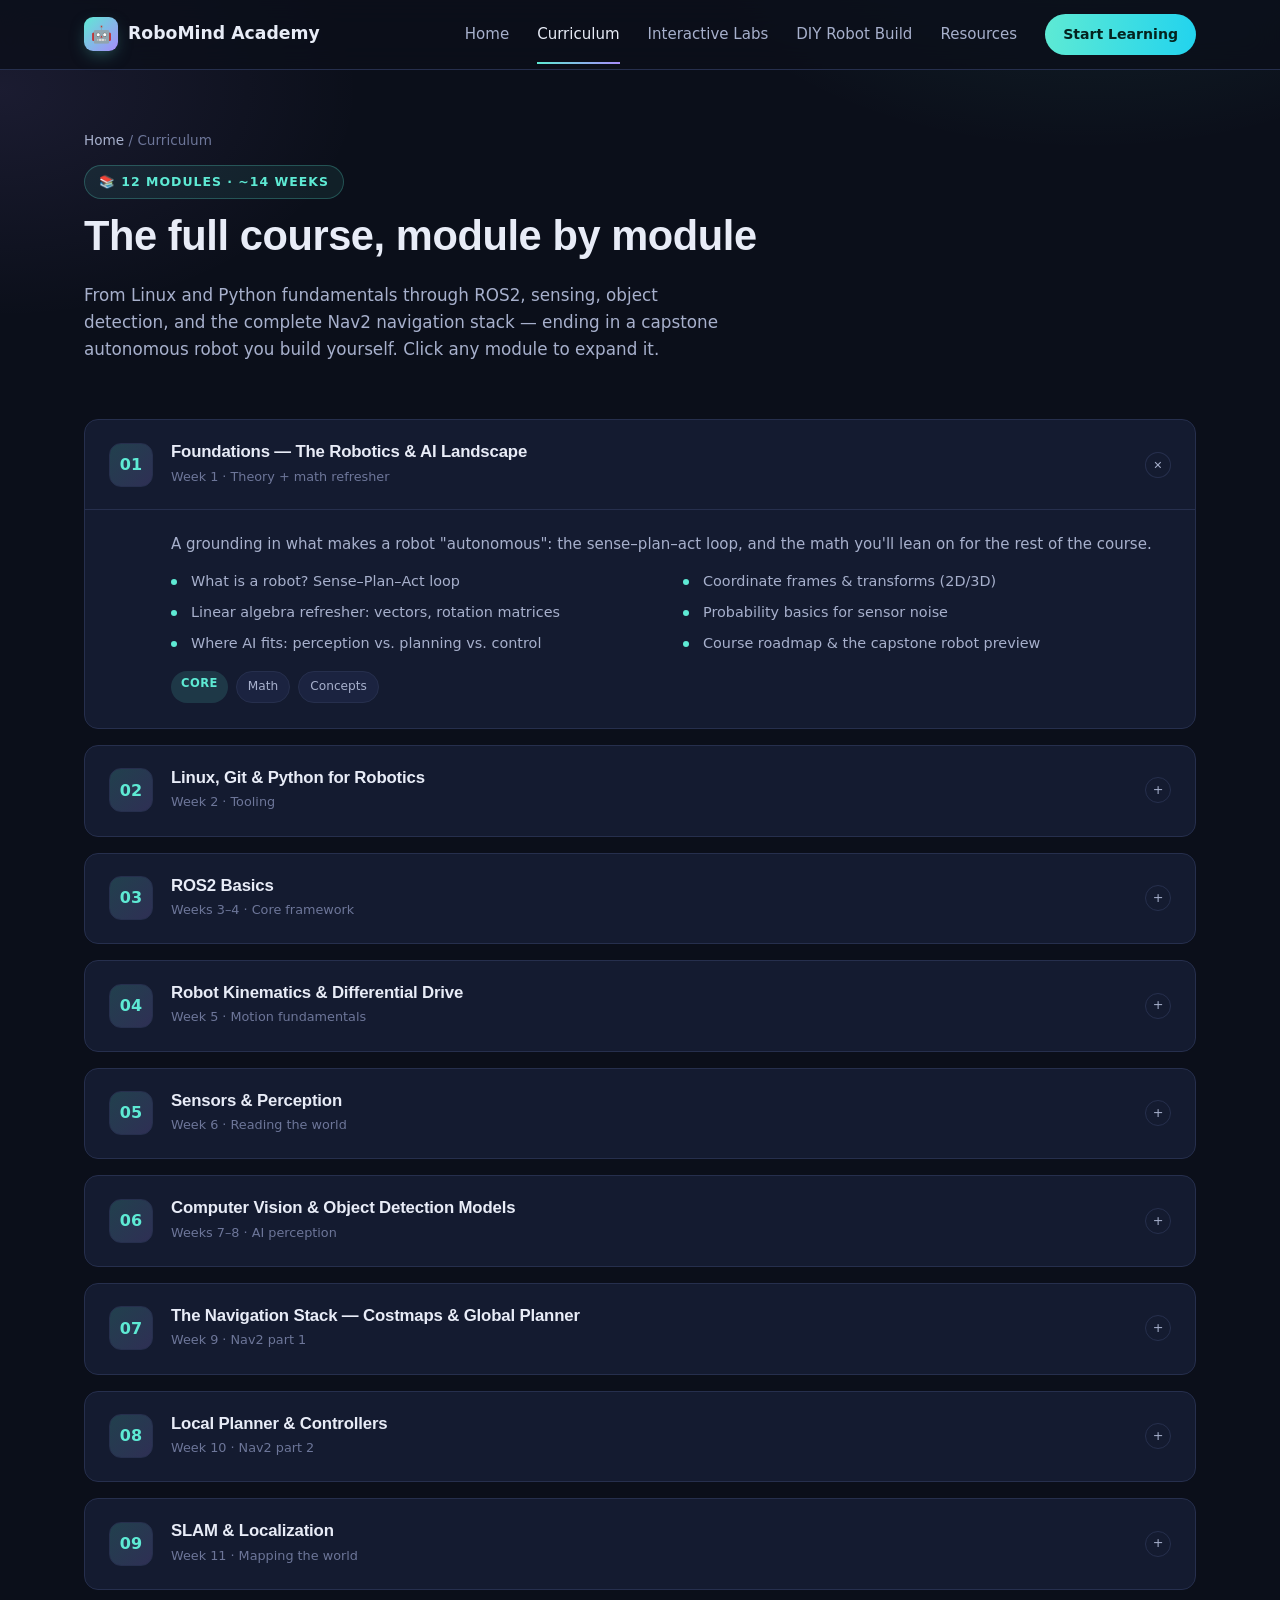
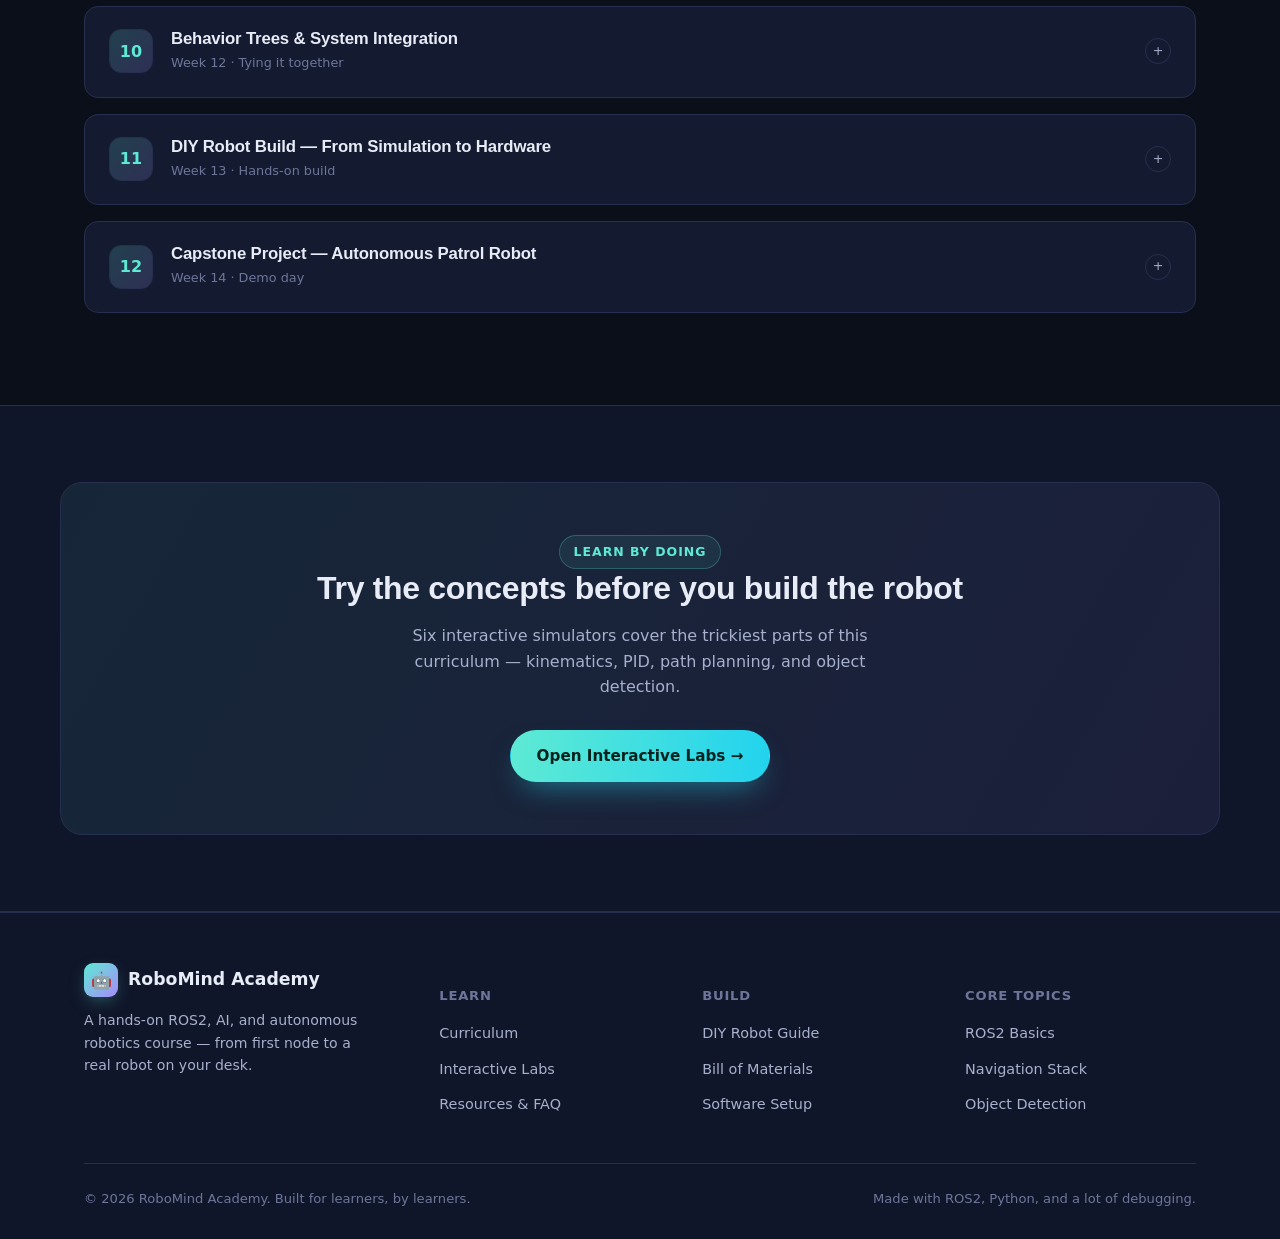
==== curriculum.html @ 8bac07ab "Add RoboMind Academy robotics & AI course website Static multi-page site covering ROS2 basics, diffe" ====
<!doctype html>
<html lang="en">
<head>
  <meta charset="UTF-8" />
  <meta name="viewport" content="width=device-width, initial-scale=1.0" />
  <title>Curriculum — RoboMind Academy</title>
  <meta name="description" content="Full 12-module curriculum: Linux & Python, ROS2 basics, differential drive kinematics, sensors, object detection, the Nav2 global/local planner stack, SLAM, and a capstone DIY robot build." />
  <link rel="stylesheet" href="assets/css/style.css" />
</head>
<body>

  <nav class="navbar">
    <div class="nav-inner">
      <a href="index.html" class="brand"><span class="logo-mark">🤖</span> RoboMind Academy</a>
      <button class="nav-toggle" aria-label="Toggle navigation"><span></span><span></span><span></span></button>
      <div class="nav-links">
        <a href="index.html">Home</a>
        <a href="curriculum.html" class="active">Curriculum</a>
        <a href="labs.html">Interactive Labs</a>
        <a href="diy-robot.html">DIY Robot Build</a>
        <a href="resources.html">Resources</a>
        <a href="curriculum.html" class="nav-cta">Start Learning</a>
      </div>
    </div>
  </nav>

  <header class="page-header">
    <div class="container">
      <div class="breadcrumb"><a href="index.html">Home</a> / Curriculum</div>
      <span class="eyebrow" style="margin-top:14px; display:inline-flex;">📚 12 Modules · ~14 weeks</span>
      <h1>The full course, module by module</h1>
      <p class="lede">From Linux and Python fundamentals through ROS2, sensing, object detection, and the complete Nav2 navigation stack — ending in a capstone autonomous robot you build yourself. Click any module to expand it.</p>
    </div>
  </header>

  <section style="padding-top:20px;">
    <div class="container">

      <div class="module" id="module-1">
        <div class="module-head">
          <div class="module-num">01</div>
          <div class="meta">
            <h3>Foundations — The Robotics &amp; AI Landscape</h3>
            <div class="duration">Week 1 · Theory + math refresher</div>
          </div>
          <div class="module-chevron">+</div>
        </div>
        <div class="module-body">
          <div class="module-body-inner">
            <p>A grounding in what makes a robot "autonomous": the sense–plan–act loop, and the math you'll lean on for the rest of the course.</p>
            <ul class="topic-list">
              <li>What is a robot? Sense–Plan–Act loop</li>
              <li>Coordinate frames &amp; transforms (2D/3D)</li>
              <li>Linear algebra refresher: vectors, rotation matrices</li>
              <li>Probability basics for sensor noise</li>
              <li>Where AI fits: perception vs. planning vs. control</li>
              <li>Course roadmap &amp; the capstone robot preview</li>
            </ul>
            <div class="module-tags"><span class="tier-badge tier-core">Core</span><span class="pill">Math</span><span class="pill">Concepts</span></div>
          </div>
        </div>
      </div>

      <div class="module" id="module-2">
        <div class="module-head">
          <div class="module-num">02</div>
          <div class="meta">
            <h3>Linux, Git &amp; Python for Robotics</h3>
            <div class="duration">Week 2 · Tooling</div>
          </div>
          <div class="module-chevron">+</div>
        </div>
        <div class="module-body">
          <div class="module-body-inner">
            <p>The everyday tooling every ROS2 developer needs before writing a single node.</p>
            <ul class="topic-list">
              <li>Ubuntu &amp; shell essentials (bash, permissions, processes)</li>
              <li>Git &amp; GitHub workflow for robotics projects</li>
              <li>Python for robotics: classes, threading basics, NumPy</li>
              <li>Virtual environments &amp; dependency management</li>
              <li>SSH &amp; remote development on a Raspberry Pi</li>
              <li>Debugging tools: htop, journalctl, tmux</li>
            </ul>
            <div class="module-tags"><span class="tier-badge tier-core">Core</span><span class="pill">Linux</span><span class="pill">Python</span></div>
          </div>
        </div>
      </div>

      <div class="module" id="module-3">
        <div class="module-head">
          <div class="module-num">03</div>
          <div class="meta">
            <h3>ROS2 Basics</h3>
            <div class="duration">Weeks 3–4 · Core framework</div>
          </div>
          <div class="module-chevron">+</div>
        </div>
        <div class="module-body">
          <div class="module-body-inner">
            <p>The ROS2 mental model: how independent nodes talk to each other, and the tools to inspect that traffic live.</p>
            <ul class="topic-list">
              <li>Nodes, topics, publishers &amp; subscribers</li>
              <li>Services vs. actions — when to use each</li>
              <li>Packages, workspaces &amp; <code>colcon build</code></li>
              <li>Launch files &amp; parameters (YAML)</li>
              <li>tf2: transforms between frames</li>
              <li>rviz2 &amp; rqt for visualization and debugging</li>
              <li>Writing your first Python (rclpy) node</li>
            </ul>
            <div class="module-tags"><span class="tier-badge tier-core">Core</span><span class="pill">ROS2</span><span class="pill">rclpy</span></div>
            <div class="callout callout-tip" style="margin-top:20px;">
              <span class="glyph">🔗</span>
              <p><strong>Try it live:</strong> jump to the <a href="labs.html#lab-ros">ROS2 Data Flow Visualizer</a> lab to see nodes and topics animate through a real navigation pipeline.</p>
            </div>
          </div>
        </div>
      </div>

      <div class="module" id="module-4">
        <div class="module-head">
          <div class="module-num">04</div>
          <div class="meta">
            <h3>Robot Kinematics &amp; Differential Drive</h3>
            <div class="duration">Week 5 · Motion fundamentals</div>
          </div>
          <div class="module-chevron">+</div>
        </div>
        <div class="module-body">
          <div class="module-body-inner">
            <p>How two independently driven wheels turn into a robot's linear and angular velocity — and how to keep track of where the robot actually is.</p>
            <ul class="topic-list">
              <li>Differential drive kinematics: v, ω from wheel speeds</li>
              <li>Wheel encoders &amp; odometry integration</li>
              <li>IMU basics &amp; sensor fusion (complementary/Kalman intro)</li>
              <li>PID control for wheel velocity</li>
              <li>Publishing <code>/odom</code> and the odom → base_link transform</li>
              <li>Common drivetrain mistakes and how to avoid them</li>
            </ul>
            <div class="module-tags"><span class="tier-badge tier-core">Core</span><span class="pill">Kinematics</span><span class="pill">PID</span></div>
            <div class="callout callout-tip" style="margin-top:20px;">
              <span class="glyph">🕹️</span>
              <p><strong>Try it live:</strong> steer a virtual robot in the <a href="labs.html#lab-diffdrive">Differential Drive Simulator</a>, then tune a loop in the <a href="labs.html#lab-pid">PID Playground</a>.</p>
            </div>
          </div>
        </div>
      </div>

      <div class="module" id="module-5">
        <div class="module-head">
          <div class="module-num">05</div>
          <div class="meta">
            <h3>Sensors &amp; Perception</h3>
            <div class="duration">Week 6 · Reading the world</div>
          </div>
          <div class="module-chevron">+</div>
        </div>
        <div class="module-body">
          <div class="module-body-inner">
            <p>The sensor suite that turns a blind chassis into a robot that understands its surroundings.</p>
            <ul class="topic-list">
              <li>2D LiDAR: <code>sensor_msgs/LaserScan</code></li>
              <li>Cameras: intrinsics, calibration, image topics</li>
              <li>Ultrasonic &amp; IR proximity sensors</li>
              <li>IMU: accelerometer, gyroscope, magnetometer</li>
              <li>Sensor fusion basics for a mobile base</li>
              <li>Noise, drift, and how to sanity-check sensor data</li>
            </ul>
            <div class="module-tags"><span class="tier-badge tier-core">Core</span><span class="pill">LiDAR</span><span class="pill">Camera</span><span class="pill">IMU</span></div>
          </div>
        </div>
      </div>

      <div class="module" id="module-6">
        <div class="module-head">
          <div class="module-num">06</div>
          <div class="meta">
            <h3>Computer Vision &amp; Object Detection Models</h3>
            <div class="duration">Weeks 7–8 · AI perception</div>
          </div>
          <div class="module-chevron">+</div>
        </div>
        <div class="module-body">
          <div class="module-body-inner">
            <p>From classic image processing to real-time neural object detectors running on-device.</p>
            <ul class="topic-list">
              <li>OpenCV fundamentals: filtering, contours, color thresholds</li>
              <li>CNNs in 20 minutes: convolution, pooling, feature maps</li>
              <li>Object detection models: YOLO family, SSD, MobileNet-SSD</li>
              <li>Evaluating detectors: IoU, precision/recall, NMS</li>
              <li>Model optimization: quantization, ONNX, TensorRT</li>
              <li>Deploying a detector on Raspberry Pi / Jetson inside ROS2</li>
              <li>Publishing detections as <code>vision_msgs</code></li>
            </ul>
            <div class="module-tags"><span class="tier-badge tier-core">Core</span><span class="pill">OpenCV</span><span class="pill">YOLO</span><span class="pill">Edge AI</span></div>
            <div class="callout callout-tip" style="margin-top:20px;">
              <span class="glyph">📦</span>
              <p><strong>Try it live:</strong> drag boxes and watch scoring change in the <a href="labs.html#lab-iou">IoU Playground</a> — the exact metric used to grade detectors like YOLO.</p>
            </div>
          </div>
        </div>
      </div>

      <div class="module" id="module-7">
        <div class="module-head">
          <div class="module-num">07</div>
          <div class="meta">
            <h3>The Navigation Stack — Costmaps &amp; Global Planner</h3>
            <div class="duration">Week 9 · Nav2 part 1</div>
          </div>
          <div class="module-chevron">+</div>
        </div>
        <div class="module-body">
          <div class="module-body-inner">
            <p>How Nav2 turns a map and a goal pose into a safe path across the environment.</p>
            <ul class="topic-list">
              <li>Nav2 architecture overview: servers &amp; lifecycle nodes</li>
              <li>Costmap2D: static, obstacle, and inflation layers</li>
              <li>Global planners: Dijkstra, A*, NavFn, Smac Planner</li>
              <li>Heuristics &amp; grid vs. graph-based planning</li>
              <li>Global vs. local planning — why you need both</li>
              <li>Configuring planner plugins via YAML</li>
            </ul>
            <div class="module-tags"><span class="tier-badge tier-core">Core</span><span class="pill">Nav2</span><span class="pill">A*</span><span class="pill">Costmaps</span></div>
            <div class="callout callout-tip" style="margin-top:20px;">
              <span class="glyph">🧭</span>
              <p><strong>Try it live:</strong> draw your own maze and race A* to the goal in the <a href="labs.html#lab-astar">Global Planner Visualizer</a>.</p>
            </div>
          </div>
        </div>
      </div>

      <div class="module" id="module-8">
        <div class="module-head">
          <div class="module-num">08</div>
          <div class="meta">
            <h3>Local Planner &amp; Controllers</h3>
            <div class="duration">Week 10 · Nav2 part 2</div>
          </div>
          <div class="module-chevron">+</div>
        </div>
        <div class="module-body">
          <div class="module-body-inner">
            <p>Turning a global path into safe, real-time velocity commands that react to obstacles the map didn't know about.</p>
            <ul class="topic-list">
              <li>Local planners: DWA (Dynamic Window Approach), TEB</li>
              <li>Trajectory scoring: obstacle cost, path alignment, speed</li>
              <li>Controllers: Regulated Pure Pursuit, velocity smoothing</li>
              <li>Publishing <code>/cmd_vel</code> and closing the control loop</li>
              <li>Recovery behaviors: spin, back-up, clear costmap</li>
              <li>Tuning for a small differential-drive base</li>
            </ul>
            <div class="module-tags"><span class="tier-badge tier-core">Core</span><span class="pill">DWA</span><span class="pill">Controllers</span></div>
            <div class="callout callout-tip" style="margin-top:20px;">
              <span class="glyph">🛑</span>
              <p><strong>Try it live:</strong> place obstacles and watch a reactive planner steer around them in the <a href="labs.html#lab-local">Local Planner Lab</a>.</p>
            </div>
          </div>
        </div>
      </div>

      <div class="module" id="module-9">
        <div class="module-head">
          <div class="module-num">09</div>
          <div class="meta">
            <h3>SLAM &amp; Localization</h3>
            <div class="duration">Week 11 · Mapping the world</div>
          </div>
          <div class="module-chevron">+</div>
        </div>
        <div class="module-body">
          <div class="module-body-inner">
            <p>Building a map from scratch, and figuring out where your robot is inside one it already has.</p>
            <ul class="topic-list">
              <li>Mapping vs. localization — the two halves of SLAM</li>
              <li>slam_toolbox for 2D LiDAR mapping</li>
              <li>AMCL: particle-filter localization on a known map</li>
              <li>Saving &amp; loading maps (<code>map_server</code>)</li>
              <li>Loop closure &amp; drift correction, briefly</li>
              <li>When to remap vs. relocalize</li>
            </ul>
            <div class="module-tags"><span class="tier-badge tier-core">Core</span><span class="pill">SLAM</span><span class="pill">AMCL</span></div>
          </div>
        </div>
      </div>

      <div class="module" id="module-10">
        <div class="module-head">
          <div class="module-num">10</div>
          <div class="meta">
            <h3>Behavior Trees &amp; System Integration</h3>
            <div class="duration">Week 12 · Tying it together</div>
          </div>
          <div class="module-chevron">+</div>
        </div>
        <div class="module-body">
          <div class="module-body-inner">
            <p>How Nav2 sequences planning, recovery, and detection into one coherent autonomous behavior.</p>
            <ul class="topic-list">
              <li>BT Navigator &amp; behavior tree basics</li>
              <li>Composing custom behavior trees (XML)</li>
              <li>Multi-node system architecture for a full robot stack</li>
              <li>Combining navigation with object detection (e.g. "patrol &amp; report")</li>
              <li>Logging, diagnostics, and <code>ros2 bag</code> for debugging</li>
            </ul>
            <div class="module-tags"><span class="tier-badge tier-core">Core</span><span class="pill">Behavior Trees</span><span class="pill">Integration</span></div>
          </div>
        </div>
      </div>

      <div class="module" id="module-11">
        <div class="module-head">
          <div class="module-num">11</div>
          <div class="meta">
            <h3>DIY Robot Build — From Simulation to Hardware</h3>
            <div class="duration">Week 13 · Hands-on build</div>
          </div>
          <div class="module-chevron">+</div>
        </div>
        <div class="module-body">
          <div class="module-body-inner">
            <p>Everything from modules 1–10, now applied to real hardware costing under ₹50,000.</p>
            <ul class="topic-list">
              <li>Chassis assembly &amp; motor wiring</li>
              <li>Flashing &amp; configuring the Raspberry Pi</li>
              <li>Bringing up ROS2 drivers for motors, LiDAR &amp; camera</li>
              <li>Calibrating odometry on real hardware</li>
              <li>Running Nav2 + SLAM on the physical robot</li>
              <li>Safety: e-stops, current limits, battery care</li>
            </ul>
            <div class="module-tags"><span class="tier-badge tier-core">Core</span><span class="pill">Hardware</span><span class="pill">Budget build</span></div>
            <div class="callout callout-info" style="margin-top:20px;">
              <span class="glyph">🔧</span>
              <p><strong>Full guide:</strong> see the <a href="diy-robot.html">DIY Robot Build</a> page for the complete bill of materials, wiring, and step-by-step assembly.</p>
            </div>
          </div>
        </div>
      </div>

      <div class="module" id="module-12">
        <div class="module-head">
          <div class="module-num">12</div>
          <div class="meta">
            <h3>Capstone Project — Autonomous Patrol Robot</h3>
            <div class="duration">Week 14 · Demo day</div>
          </div>
          <div class="module-chevron">+</div>
        </div>
        <div class="module-body">
          <div class="module-body-inner">
            <p>Bring every module together into one demo: a robot that maps a room, localizes itself, navigates to waypoints, and reports what it sees.</p>
            <ul class="topic-list">
              <li>Define a mission: patrol route + object-of-interest detection</li>
              <li>Integrate SLAM, Nav2, and your object detector</li>
              <li>Handle edge cases: dynamic obstacles, lost localization</li>
              <li>Record a demo run with <code>ros2 bag</code></li>
              <li>Present &amp; document your build</li>
            </ul>
            <div class="module-tags"><span class="tier-badge tier-core">Core</span><span class="pill">Capstone</span><span class="pill">Demo</span></div>
          </div>
        </div>
      </div>

    </div>
  </section>

  <section class="section-alt">
    <div class="container cta-band">
      <span class="eyebrow">Learn by doing</span>
      <h2>Try the concepts before you build the robot</h2>
      <p>Six interactive simulators cover the trickiest parts of this curriculum — kinematics, PID, path planning, and object detection.</p>
      <div class="hero-actions"><a href="labs.html" class="btn btn-primary">Open Interactive Labs →</a></div>
    </div>
  </section>

  <footer>
    <div class="container">
      <div class="footer-grid">
        <div>
          <div class="brand" style="margin-bottom:12px;"><span class="logo-mark">🤖</span> RoboMind Academy</div>
          <p style="font-size:0.88rem; max-width:32ch;">A hands-on ROS2, AI, and autonomous robotics course — from first node to a real robot on your desk.</p>
        </div>
        <div>
          <h5>Learn</h5>
          <ul>
            <li><a href="curriculum.html">Curriculum</a></li>
            <li><a href="labs.html">Interactive Labs</a></li>
            <li><a href="resources.html">Resources &amp; FAQ</a></li>
          </ul>
        </div>
        <div>
          <h5>Build</h5>
          <ul>
            <li><a href="diy-robot.html">DIY Robot Guide</a></li>
            <li><a href="diy-robot.html#bom">Bill of Materials</a></li>
            <li><a href="diy-robot.html#software">Software Setup</a></li>
          </ul>
        </div>
        <div>
          <h5>Core Topics</h5>
          <ul>
            <li><a href="curriculum.html#module-3">ROS2 Basics</a></li>
            <li><a href="curriculum.html#module-7">Navigation Stack</a></li>
            <li><a href="curriculum.html#module-6">Object Detection</a></li>
          </ul>
        </div>
      </div>
      <div class="footer-bottom">
        <span>© 2026 RoboMind Academy. Built for learners, by learners.</span>
        <span>Made with ROS2, Python, and a lot of debugging.</span>
      </div>
    </div>
  </footer>

  <script src="assets/js/main.js"></script>
</body>
</html>
---- assets/css/style.css ----
/* =========================================================
   RoboMind Academy — shared stylesheet
   ========================================================= */

:root {
  --bg: #0b0f1a;
  --bg-alt: #10162A;
  --surface: #141b30;
  --surface-2: #1b2340;
  --border: #262f4d;
  --text: #e8ecf7;
  --text-dim: #a7b0cc;
  --text-faint: #6d7699;
  --accent: #5eead4;       /* cyan/teal */
  --accent-2: #a78bfa;     /* violet */
  --accent-3: #fb923c;     /* orange for DIY/hardware */
  --accent-strong: #22d3ee;
  --danger: #f87171;
  --success: #4ade80;
  --radius: 14px;
  --radius-sm: 8px;
  --max-w: 1160px;
  --shadow: 0 20px 60px -20px rgba(0,0,0,0.6);
  font-size: 16px;
}

* { box-sizing: border-box; }
html { scroll-behavior: smooth; }

body {
  margin: 0;
  background: var(--bg);
  color: var(--text);
  font-family: "Inter", "Segoe UI", system-ui, -apple-system, sans-serif;
  line-height: 1.6;
  -webkit-font-smoothing: antialiased;
}

body::before {
  content: "";
  position: fixed;
  inset: 0;
  z-index: -1;
  background:
    radial-gradient(700px 400px at 85% -10%, rgba(94,234,212,0.10), transparent 60%),
    radial-gradient(600px 380px at 0% 10%, rgba(167,139,250,0.10), transparent 60%),
    var(--bg);
}

a { color: inherit; text-decoration: none; }
img { max-width: 100%; display: block; }
ul { list-style: none; margin: 0; padding: 0; }

h1, h2, h3, h4 { font-family: "Inter", sans-serif; font-weight: 700; line-height: 1.2; margin: 0 0 .5em; letter-spacing: -0.01em; }
p { margin: 0 0 1em; color: var(--text-dim); }

.container {
  max-width: var(--max-w);
  margin: 0 auto;
  padding: 0 24px;
}

.eyebrow {
  display: inline-flex;
  align-items: center;
  gap: 8px;
  font-size: 0.78rem;
  font-weight: 700;
  letter-spacing: 0.08em;
  text-transform: uppercase;
  color: var(--accent);
  background: rgba(94,234,212,0.08);
  border: 1px solid rgba(94,234,212,0.25);
  padding: 6px 14px;
  border-radius: 999px;
}

.gradient-text {
  background: linear-gradient(95deg, var(--accent) 0%, var(--accent-strong) 45%, var(--accent-2) 100%);
  -webkit-background-clip: text;
  background-clip: text;
  color: transparent;
}

/* ---------------- Navbar ---------------- */
.navbar {
  position: sticky;
  top: 0;
  z-index: 100;
  backdrop-filter: blur(14px);
  background: rgba(11,15,26,0.82);
  border-bottom: 1px solid var(--border);
}
.nav-inner {
  max-width: var(--max-w);
  margin: 0 auto;
  padding: 14px 24px;
  display: flex;
  align-items: center;
  justify-content: space-between;
  gap: 16px;
}
.brand {
  display: flex;
  align-items: center;
  gap: 10px;
  font-weight: 800;
  font-size: 1.08rem;
  color: var(--text);
}
.brand .logo-mark {
  width: 34px; height: 34px;
  border-radius: 9px;
  background: linear-gradient(135deg, var(--accent), var(--accent-2));
  display: flex; align-items: center; justify-content: center;
  font-size: 1.05rem;
  box-shadow: 0 6px 18px -6px rgba(94,234,212,0.5);
}
.nav-links {
  display: flex;
  align-items: center;
  gap: 28px;
}
.nav-links a {
  color: var(--text-dim);
  font-size: 0.94rem;
  font-weight: 500;
  transition: color .15s ease;
  position: relative;
}
.nav-links a:hover, .nav-links a.active { color: var(--text); }
.nav-links a.active::after {
  content: "";
  position: absolute;
  left: 0; right: 0; bottom: -18px;
  height: 2px;
  background: linear-gradient(90deg, var(--accent), var(--accent-2));
}
.nav-cta {
  background: linear-gradient(95deg, var(--accent), var(--accent-strong));
  color: #04231f !important;
  font-weight: 700 !important;
  padding: 9px 18px;
  border-radius: 999px;
  font-size: 0.88rem !important;
  white-space: nowrap;
}
.nav-toggle {
  display: none;
  flex-direction: column;
  gap: 5px;
  background: none;
  border: none;
  cursor: pointer;
  padding: 6px;
}
.nav-toggle span { width: 22px; height: 2px; background: var(--text); border-radius: 2px; }

@media (max-width: 860px) {
  .nav-toggle { display: flex; }
  .nav-links {
    position: absolute;
    top: 100%; left: 0; right: 0;
    background: var(--bg-alt);
    border-bottom: 1px solid var(--border);
    flex-direction: column;
    align-items: flex-start;
    gap: 0;
    padding: 8px 24px 18px;
    display: none;
  }
  .nav-links.open { display: flex; }
  .nav-links a { padding: 12px 0; width: 100%; border-bottom: 1px solid var(--border); }
  .nav-links a.active::after { display: none; }
  .nav-cta { margin-top: 10px; text-align: center; }
}

/* ---------------- Buttons ---------------- */
.btn {
  display: inline-flex;
  align-items: center;
  justify-content: center;
  gap: 8px;
  padding: 13px 26px;
  border-radius: 999px;
  font-weight: 700;
  font-size: 0.95rem;
  border: 1px solid transparent;
  cursor: pointer;
  transition: transform .15s ease, box-shadow .15s ease, background .15s ease;
}
.btn:hover { transform: translateY(-2px); }
.btn-primary {
  background: linear-gradient(95deg, var(--accent), var(--accent-strong));
  color: #04231f;
  box-shadow: 0 14px 30px -12px rgba(34,211,238,0.55);
}
.btn-ghost {
  background: rgba(255,255,255,0.03);
  color: var(--text);
  border-color: var(--border);
}
.btn-ghost:hover { border-color: var(--accent); }
.btn-block { width: 100%; }

/* ---------------- Hero ---------------- */
.hero {
  padding: 88px 0 70px;
  position: relative;
  overflow: hidden;
}
.hero-grid {
  display: grid;
  grid-template-columns: 1.1fr 0.9fr;
  gap: 48px;
  align-items: center;
}
@media (max-width: 900px) { .hero-grid { grid-template-columns: 1fr; } }

.hero h1 {
  font-size: clamp(2.1rem, 4.2vw, 3.4rem);
  margin-top: 14px;
}
.hero .lede {
  font-size: 1.12rem;
  max-width: 54ch;
  margin-top: 16px;
}
.hero-actions {
  display: flex;
  gap: 14px;
  margin-top: 30px;
  flex-wrap: wrap;
}
.hero-stats {
  display: flex;
  gap: 34px;
  margin-top: 44px;
  flex-wrap: wrap;
}
.hero-stats .stat b {
  display: block;
  font-size: 1.6rem;
  color: var(--text);
}
.hero-stats .stat span {
  font-size: 0.82rem;
  color: var(--text-faint);
  text-transform: uppercase;
  letter-spacing: 0.05em;
}

.hero-visual {
  background: var(--surface);
  border: 1px solid var(--border);
  border-radius: 20px;
  padding: 22px;
  box-shadow: var(--shadow);
  position: relative;
}
.hero-visual .terminal-dots { display:flex; gap:6px; margin-bottom: 14px; }
.hero-visual .terminal-dots span { width:10px; height:10px; border-radius:50%; background: var(--border); }
.hero-visual pre {
  margin: 0;
  font-family: "SFMono-Regular", Consolas, "Liberation Mono", Menlo, monospace;
  font-size: 0.82rem;
  color: var(--accent);
  overflow-x: auto;
  line-height: 1.7;
}
.hero-visual pre .dim { color: var(--text-faint); }
.hero-visual pre .k { color: var(--accent-2); }
.hero-visual pre .s { color: #f2c94c; }

/* ---------------- Sections ---------------- */
section { padding: 76px 0; }
.section-head {
  max-width: 640px;
  margin: 0 auto 44px;
  text-align: center;
}
.section-head h2 { font-size: clamp(1.6rem, 3vw, 2.2rem); margin-top: 12px; }
.section-alt { background: var(--bg-alt); border-top: 1px solid var(--border); border-bottom: 1px solid var(--border); }

/* ---------------- Grid / Cards ---------------- */
.grid {
  display: grid;
  gap: 22px;
}
.grid-3 { grid-template-columns: repeat(3, 1fr); }
.grid-2 { grid-template-columns: repeat(2, 1fr); }
.grid-4 { grid-template-columns: repeat(4, 1fr); }
@media (max-width: 900px) { .grid-3, .grid-4 { grid-template-columns: repeat(2, 1fr); } }
@media (max-width: 600px) { .grid-3, .grid-4, .grid-2 { grid-template-columns: 1fr; } }

.card {
  background: var(--surface);
  border: 1px solid var(--border);
  border-radius: var(--radius);
  padding: 26px;
  transition: border-color .15s ease, transform .15s ease;
}
.card:hover { border-color: rgba(94,234,212,0.35); transform: translateY(-3px); }
.card .icon {
  width: 42px; height: 42px;
  border-radius: 10px;
  display: flex; align-items: center; justify-content: center;
  font-size: 1.2rem;
  background: rgba(94,234,212,0.1);
  margin-bottom: 16px;
}
.card h3 { font-size: 1.08rem; margin-bottom: 8px; }
.card p { font-size: 0.92rem; margin-bottom: 0; }

.pill-list { display: flex; flex-wrap: wrap; gap: 8px; margin-top: 14px; }
.pill {
  font-size: 0.76rem;
  padding: 5px 11px;
  border-radius: 999px;
  background: var(--surface-2);
  border: 1px solid var(--border);
  color: var(--text-dim);
}

/* ---------------- Curriculum timeline ---------------- */
.module {
  background: var(--surface);
  border: 1px solid var(--border);
  border-radius: var(--radius);
  margin-bottom: 16px;
  overflow: hidden;
}
.module-head {
  display: flex;
  align-items: center;
  gap: 18px;
  padding: 22px 24px;
  cursor: pointer;
  user-select: none;
}
.module-num {
  flex-shrink: 0;
  width: 44px; height: 44px;
  border-radius: 12px;
  background: linear-gradient(135deg, rgba(94,234,212,0.18), rgba(167,139,250,0.18));
  border: 1px solid var(--border);
  display: flex; align-items: center; justify-content: center;
  font-weight: 800;
  color: var(--accent);
}
.module-head .meta { flex: 1; min-width: 0; }
.module-head h3 { margin: 0 0 4px; font-size: 1.05rem; }
.module-head .duration { font-size: 0.8rem; color: var(--text-faint); }
.module-chevron {
  flex-shrink: 0;
  width: 26px; height: 26px;
  border-radius: 50%;
  border: 1px solid var(--border);
  display: flex; align-items: center; justify-content: center;
  transition: transform .2s ease;
  color: var(--text-dim);
  font-size: 0.8rem;
}
.module.open .module-chevron { transform: rotate(45deg); }
.module-body {
  max-height: 0;
  overflow: hidden;
  transition: max-height .3s ease;
  border-top: 1px solid transparent;
}
.module.open .module-body { border-top: 1px solid var(--border); }
.module-body-inner { padding: 22px 24px 26px 86px; }
@media (max-width: 640px) { .module-body-inner { padding: 18px 20px; } }
.module-body-inner p { margin-bottom: 14px; font-size: 0.94rem; }
.topic-list { display: grid; grid-template-columns: 1fr 1fr; gap: 8px 24px; }
@media (max-width: 640px) { .topic-list { grid-template-columns: 1fr; } }
.topic-list li {
  font-size: 0.9rem;
  color: var(--text-dim);
  padding-left: 20px;
  position: relative;
}
.topic-list li::before {
  content: "";
  position: absolute; left: 0; top: 9px;
  width: 6px; height: 6px;
  border-radius: 50%;
  background: var(--accent);
}
.module-tags { display:flex; gap:8px; margin-top:16px; flex-wrap: wrap; }

/* ---------------- Tables ---------------- */
.table-wrap { overflow-x: auto; border: 1px solid var(--border); border-radius: var(--radius); }
table { width: 100%; border-collapse: collapse; min-width: 640px; background: var(--surface); }
th, td { text-align: left; padding: 14px 18px; font-size: 0.9rem; border-bottom: 1px solid var(--border); }
th { color: var(--text-faint); text-transform: uppercase; font-size: 0.72rem; letter-spacing: 0.06em; background: var(--surface-2); }
td { color: var(--text-dim); }
tr:last-child td { border-bottom: none; }
td.num, th.num { text-align: right; font-variant-numeric: tabular-nums; }
tfoot td { color: var(--text); font-weight: 700; background: var(--surface-2); }

/* ---------------- Budget / stat bar ---------------- */
.budget-bar {
  display: flex;
  align-items: center;
  gap: 22px;
  background: var(--surface);
  border: 1px solid var(--border);
  border-radius: var(--radius);
  padding: 24px;
  margin-bottom: 28px;
  flex-wrap: wrap;
}
.budget-bar .amount { font-size: 2.1rem; font-weight: 800; color: var(--accent-3); }
.budget-bar .track {
  flex: 1;
  min-width: 220px;
  height: 10px;
  border-radius: 999px;
  background: var(--surface-2);
  overflow: hidden;
}
.budget-bar .fill {
  height: 100%;
  border-radius: 999px;
  background: linear-gradient(90deg, var(--accent), var(--accent-3));
}

/* ---------------- Steps ---------------- */
.steps { counter-reset: step; }
.step {
  display: grid;
  grid-template-columns: 46px 1fr;
  gap: 18px;
  padding-bottom: 30px;
  position: relative;
}
.step::before {
  counter-increment: step;
  content: counter(step);
  width: 46px; height: 46px;
  border-radius: 50%;
  background: var(--surface-2);
  border: 1px solid var(--border);
  color: var(--accent);
  font-weight: 800;
  display: flex; align-items: center; justify-content: center;
}
.step::after {
  content: "";
  position: absolute;
  left: 22px; top: 46px; bottom: 0;
  width: 2px;
  background: var(--border);
}
.step:last-child::after { display: none; }
.step h4 { margin-bottom: 6px; }
.step p { font-size: 0.93rem; }

/* ---------------- Callouts ---------------- */
.callout {
  border-radius: var(--radius);
  border: 1px solid var(--border);
  padding: 20px 22px;
  display: flex;
  gap: 14px;
  margin: 20px 0;
}
.callout .glyph { font-size: 1.3rem; }
.callout p { margin: 0; font-size: 0.92rem; }
.callout-warn { background: rgba(248,113,113,0.06); border-color: rgba(248,113,113,0.3); }
.callout-tip { background: rgba(94,234,212,0.06); border-color: rgba(94,234,212,0.3); }
.callout-info { background: rgba(167,139,250,0.06); border-color: rgba(167,139,250,0.3); }

/* ---------------- FAQ ---------------- */
.faq-item { border-bottom: 1px solid var(--border); padding: 18px 0; }
.faq-q {
  display: flex; align-items: center; justify-content: space-between;
  cursor: pointer; font-weight: 600; gap: 16px;
}
.faq-a { max-height: 0; overflow: hidden; transition: max-height .25s ease; }
.faq-item.open .faq-a { max-height: 400px; }
.faq-a p { padding-top: 12px; font-size: 0.92rem; }
.faq-q .plus { transition: transform .2s ease; color: var(--accent); font-size: 1.2rem; }
.faq-item.open .faq-q .plus { transform: rotate(45deg); }

/* ---------------- Footer ---------------- */
footer {
  border-top: 1px solid var(--border);
  padding: 50px 0 30px;
  background: var(--bg-alt);
}
.footer-grid {
  display: grid;
  grid-template-columns: 1.4fr 1fr 1fr 1fr;
  gap: 32px;
  margin-bottom: 36px;
}
@media (max-width: 760px) { .footer-grid { grid-template-columns: 1fr 1fr; } }
.footer-grid h5 { font-size: 0.82rem; text-transform: uppercase; letter-spacing: 0.06em; color: var(--text-faint); margin-bottom: 14px; }
.footer-grid li { margin-bottom: 10px; }
.footer-grid a { color: var(--text-dim); font-size: 0.9rem; }
.footer-grid a:hover { color: var(--accent); }
.footer-bottom {
  display: flex; justify-content: space-between; align-items: center;
  padding-top: 24px; border-top: 1px solid var(--border);
  font-size: 0.82rem; color: var(--text-faint); flex-wrap: wrap; gap: 10px;
}

/* ---------------- Page header (non-home pages) ---------------- */
.page-header { padding: 60px 0 20px; }
.page-header h1 { font-size: clamp(1.9rem, 4vw, 2.6rem); margin-top: 12px; }
.page-header .lede { max-width: 62ch; font-size: 1.05rem; }

.breadcrumb { font-size: 0.85rem; color: var(--text-faint); }
.breadcrumb a { color: var(--text-dim); }
.breadcrumb a:hover { color: var(--accent); }

.two-col {
  display: grid;
  grid-template-columns: 2fr 1fr;
  gap: 40px;
  align-items: start;
}
@media (max-width: 900px) { .two-col { grid-template-columns: 1fr; } }

.sticky-card {
  position: sticky;
  top: 90px;
  background: var(--surface);
  border: 1px solid var(--border);
  border-radius: var(--radius);
  padding: 24px;
}
.sticky-card h4 { font-size: 0.95rem; margin-bottom: 14px; }
.sticky-card ul li { font-size: 0.88rem; color: var(--text-dim); padding: 8px 0; border-bottom: 1px solid var(--border); }
.sticky-card ul li:last-child { border-bottom: none; }
.sticky-card ul li a { display:flex; justify-content: space-between; gap: 8px; }
.sticky-card ul li a:hover { color: var(--accent); }

.chip-row { display: flex; gap: 10px; flex-wrap: wrap; margin: 18px 0 8px; }
.chip {
  padding: 9px 16px;
  border-radius: 999px;
  background: var(--surface);
  border: 1px solid var(--border);
  font-size: 0.85rem;
  color: var(--text-dim);
  cursor: pointer;
}
.chip.active { background: rgba(94,234,212,0.12); border-color: var(--accent); color: var(--accent); }

.tier-badge {
  display: inline-block;
  font-size: 0.72rem;
  font-weight: 700;
  padding: 3px 10px;
  border-radius: 999px;
  text-transform: uppercase;
  letter-spacing: 0.04em;
}
.tier-core { background: rgba(94,234,212,0.14); color: var(--accent); }
.tier-optional { background: rgba(167,139,250,0.14); color: var(--accent-2); }

.cta-band {
  border-radius: 22px;
  border: 1px solid var(--border);
  background: linear-gradient(120deg, rgba(94,234,212,0.08), rgba(167,139,250,0.08));
  padding: 52px;
  text-align: center;
}
.cta-band h2 { font-size: clamp(1.5rem, 3vw, 2rem); }
.cta-band p { max-width: 50ch; margin: 0 auto 26px; }
.cta-band .hero-actions { justify-content: center; }

@media (max-width: 640px) {
  section { padding: 54px 0; }
  .hero { padding: 60px 0 44px; }
  .cta-band { padding: 34px 22px; }
}

/* =========================================================
   Interactive Labs widgets
   ========================================================= */
.lab-jump {
  display: flex;
  flex-wrap: wrap;
  gap: 10px;
  margin-top: 24px;
}
.lab-jump a {
  font-size: 0.82rem;
  font-weight: 600;
  padding: 8px 16px;
  border-radius: 999px;
  border: 1px solid var(--border);
  background: var(--surface);
  color: var(--text-dim);
}
.lab-jump a:hover { border-color: var(--accent); color: var(--accent); }

.lab-card {
  background: var(--surface);
  border: 1px solid var(--border);
  border-radius: 18px;
  padding: 28px;
  margin-bottom: 34px;
  scroll-margin-top: 90px;
}
.lab-card-head {
  display: flex;
  justify-content: space-between;
  align-items: flex-start;
  gap: 20px;
  flex-wrap: wrap;
  margin-bottom: 22px;
}
.lab-card-head .lab-index {
  font-size: 0.74rem;
  font-weight: 700;
  letter-spacing: 0.08em;
  text-transform: uppercase;
  color: var(--accent);
  margin-bottom: 6px;
  display: block;
}
.lab-card-head h3 { margin-bottom: 6px; font-size: 1.25rem; }
.lab-card-head p { margin-bottom: 0; font-size: 0.92rem; max-width: 60ch; }

.lab-layout {
  display: grid;
  grid-template-columns: 1fr 280px;
  gap: 22px;
  align-items: start;
}
@media (max-width: 860px) { .lab-layout { grid-template-columns: 1fr; } }

.lab-canvas-wrap {
  background: #060a14;
  border: 1px solid var(--border);
  border-radius: 12px;
  overflow: hidden;
  position: relative;
  line-height: 0;
}
.lab-canvas-wrap canvas {
  display: block;
  width: 100%;
  height: auto;
  touch-action: none;
  cursor: crosshair;
}
.lab-canvas-status {
  position: absolute;
  top: 10px; left: 10px;
  font-size: 0.72rem;
  padding: 5px 11px;
  border-radius: 999px;
  background: rgba(6,10,20,0.75);
  border: 1px solid var(--border);
  color: var(--text-dim);
  pointer-events: none;
}

.lab-controls { display: flex; flex-direction: column; gap: 14px; }
.control-group label {
  display: flex;
  justify-content: space-between;
  font-size: 0.8rem;
  color: var(--text-dim);
  margin-bottom: 6px;
}
.control-group label b { color: var(--accent); font-weight: 700; }
.control-group input[type="range"] {
  width: 100%;
  accent-color: var(--accent);
}

.lab-readout {
  display: grid;
  grid-template-columns: 1fr 1fr;
  gap: 10px;
  background: var(--surface-2);
  border: 1px solid var(--border);
  border-radius: 10px;
  padding: 14px;
}
.lab-readout div span {
  display: block;
  color: var(--text-faint);
  font-size: 0.68rem;
  text-transform: uppercase;
  letter-spacing: 0.05em;
  margin-bottom: 2px;
}
.lab-readout div b { font-size: 1rem; color: var(--accent); font-variant-numeric: tabular-nums; }

.lab-btn-row { display: flex; gap: 8px; flex-wrap: wrap; }
.btn-sm {
  padding: 8px 15px;
  font-size: 0.8rem;
  border-radius: 999px;
  border: 1px solid var(--border);
  background: var(--surface-2);
  color: var(--text);
  cursor: pointer;
  font-weight: 600;
  transition: border-color .15s ease, color .15s ease;
}
.btn-sm:hover { border-color: var(--accent); color: var(--accent); }
.btn-sm.active { border-color: var(--accent); color: var(--accent); background: rgba(94,234,212,0.1); }
.btn-sm.primary { background: linear-gradient(95deg, var(--accent), var(--accent-strong)); color: #04231f; border-color: transparent; }

.badge-live {
  display: inline-flex;
  align-items: center;
  gap: 6px;
  font-size: 0.72rem;
  color: var(--success);
  font-weight: 600;
}
.badge-live::before {
  content: "";
  width: 7px; height: 7px;
  border-radius: 50%;
  background: var(--success);
  box-shadow: 0 0 0 4px rgba(74,222,128,0.15);
}

.lab-note { font-size: 0.82rem; color: var(--text-faint); margin: 0; }
.lab-status-line { font-size: 0.82rem; color: var(--accent-2); min-height: 1.2em; margin: 0; }

/* ROS2 pipeline widget (DOM-based, no canvas) */
.pipeline {
  display: flex;
  align-items: center;
  gap: 6px;
  overflow-x: auto;
  padding: 10px 4px 18px;
}
.pipe-node {
  flex-shrink: 0;
  width: 128px;
  text-align: center;
  padding: 16px 10px;
  border-radius: 12px;
  border: 1px solid var(--border);
  background: var(--surface-2);
  transition: all .2s ease;
}
.pipe-node .glyph { font-size: 1.4rem; display: block; margin-bottom: 6px; }
.pipe-node .name { font-size: 0.78rem; font-weight: 700; color: var(--text); }
.pipe-node .topic { font-size: 0.68rem; color: var(--text-faint); margin-top: 2px; font-family: monospace; }
.pipe-node.active {
  border-color: var(--accent);
  background: rgba(94,234,212,0.1);
  box-shadow: 0 0 0 4px rgba(94,234,212,0.08);
  transform: translateY(-3px);
}
.pipe-arrow { flex-shrink: 0; color: var(--text-faint); font-size: 1.1rem; }
.pipe-arrow.active { color: var(--accent); }

.log-panel {
  background: #060a14;
  border: 1px solid var(--border);
  border-radius: 10px;
  padding: 14px 16px;
  height: 150px;
  overflow-y: auto;
  font-family: "SFMono-Regular", Consolas, monospace;
  font-size: 0.78rem;
  color: var(--text-dim);
}
.log-panel div { padding: 3px 0; border-bottom: 1px dashed rgba(255,255,255,0.04); }
.log-panel .tag { color: var(--accent); margin-right: 6px; }
.log-panel .empty { color: var(--text-faint); font-style: italic; }

/* Quiz */
.quiz-card {
  background: var(--surface);
  border: 1px solid var(--border);
  border-radius: var(--radius);
  padding: 24px;
  margin-bottom: 16px;
}
.quiz-q { font-weight: 700; margin-bottom: 14px; font-size: 0.98rem; }
.quiz-opts { display: flex; flex-direction: column; gap: 9px; }
.quiz-opt {
  display: flex;
  align-items: center;
  gap: 10px;
  padding: 11px 15px;
  border: 1px solid var(--border);
  border-radius: 10px;
  cursor: pointer;
  font-size: 0.88rem;
  color: var(--text-dim);
  background: var(--surface-2);
  transition: all .15s ease;
}
.quiz-opt:hover:not(.locked) { border-color: var(--accent); color: var(--text); }
.quiz-opt.correct { border-color: var(--success); background: rgba(74,222,128,0.1); color: var(--text); }
.quiz-opt.incorrect { border-color: var(--danger); background: rgba(248,113,113,0.1); color: var(--text); }
.quiz-opt .letter {
  width: 22px; height: 22px;
  border-radius: 50%;
  background: var(--surface);
  border: 1px solid var(--border);
  display: flex; align-items: center; justify-content: center;
  font-size: 0.72rem; font-weight: 700; flex-shrink: 0;
}
.quiz-score-bar {
  display: flex;
  align-items: center;
  justify-content: space-between;
  background: var(--surface);
  border: 1px solid var(--border);
  border-radius: var(--radius);
  padding: 18px 24px;
  margin-top: 6px;
  gap: 16px;
  flex-wrap: wrap;
}
.quiz-score-bar b { color: var(--accent); font-size: 1.1rem; }
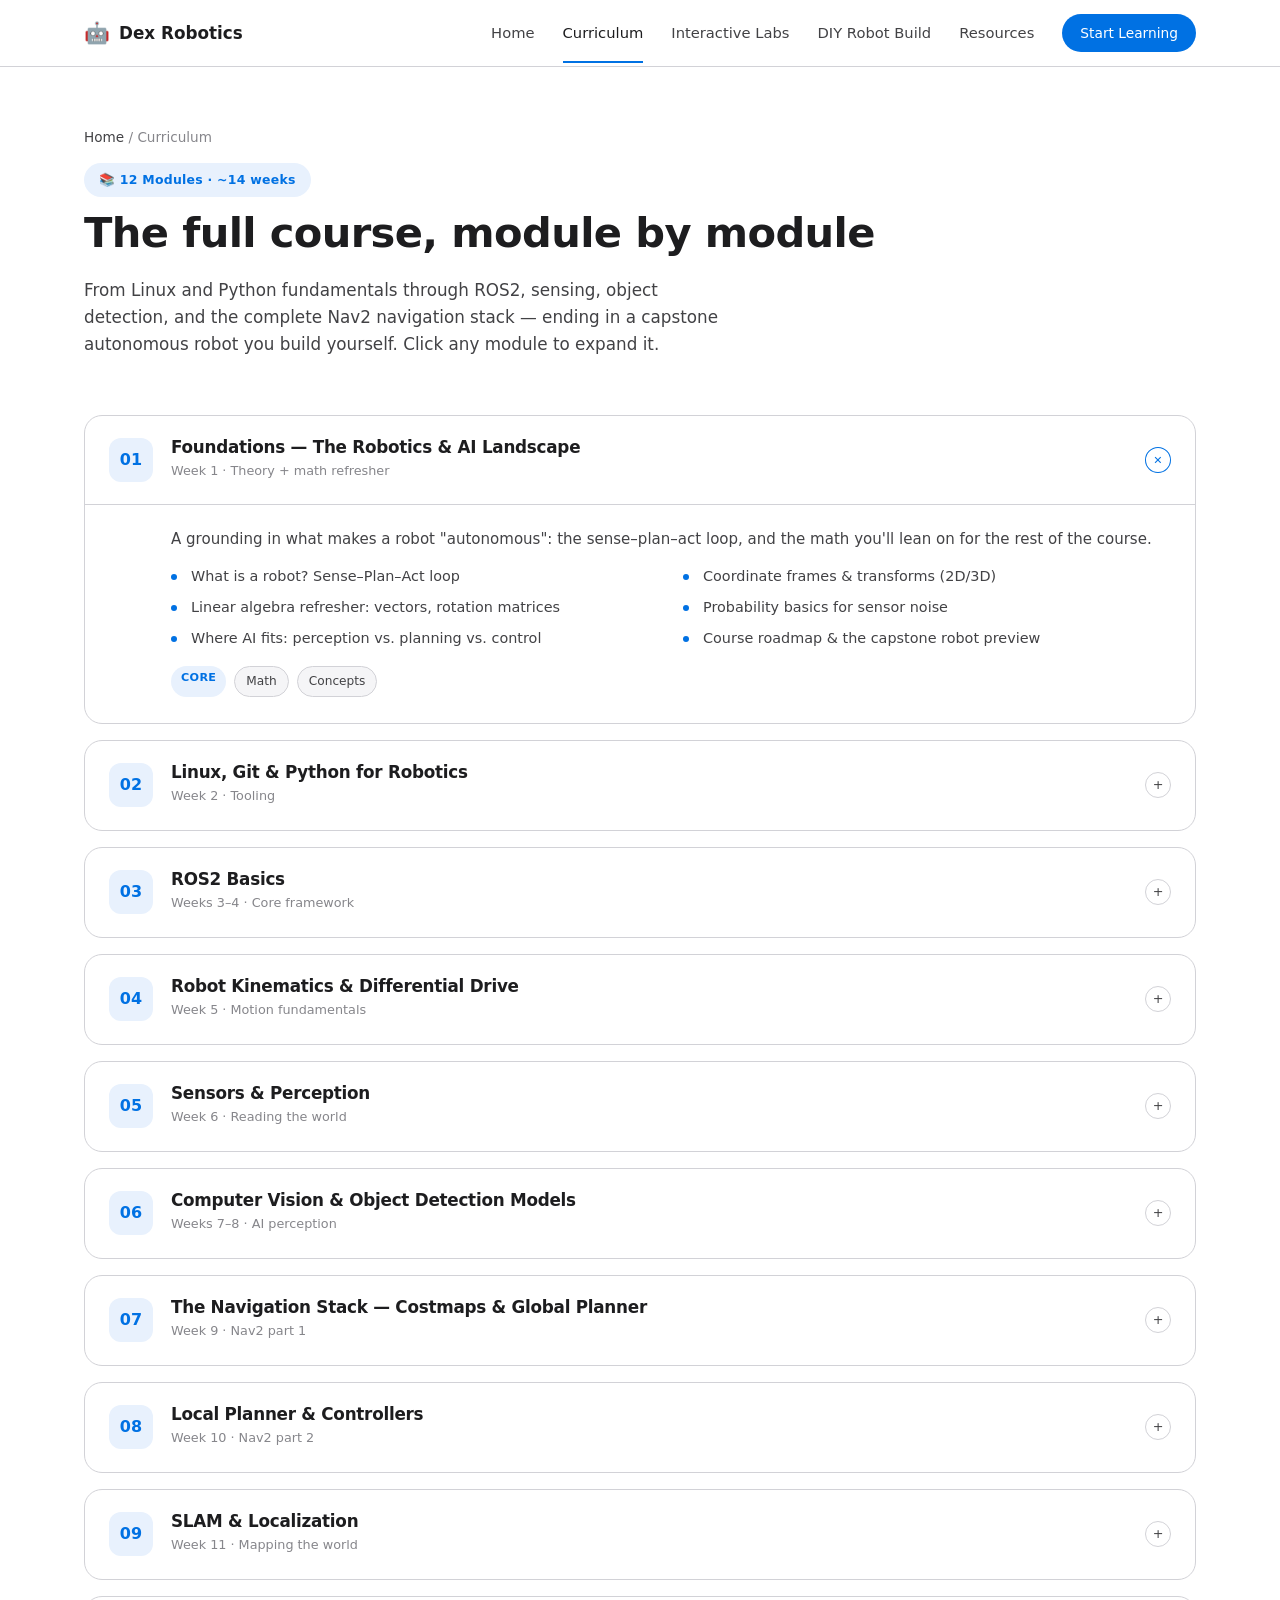
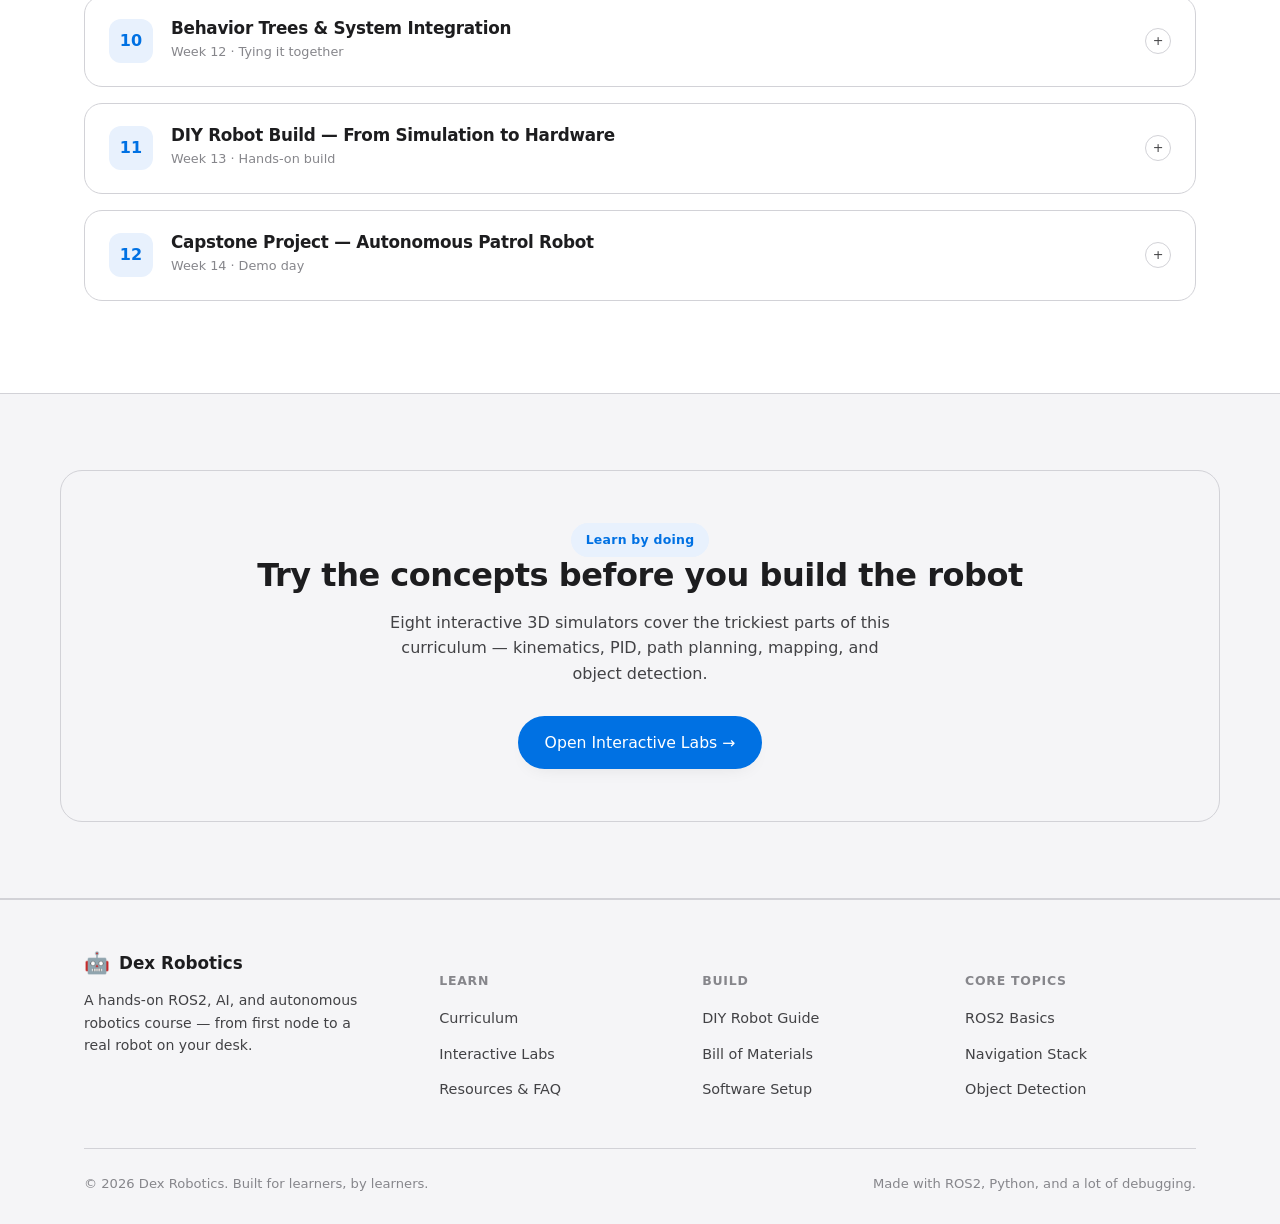
==== commit a89e3ea5: "Rebrand to Dex Robotics, add 3D labs, Apple-style light theme - Rename RoboMind Academy -> Dex Robot" ====
--- a/curriculum.html
+++ b/curriculum.html
@@ -3,7 +3,7 @@
 <head>
   <meta charset="UTF-8" />
   <meta name="viewport" content="width=device-width, initial-scale=1.0" />
-  <title>Curriculum — RoboMind Academy</title>
+  <title>Curriculum — Dex Robotics</title>
   <meta name="description" content="Full 12-module curriculum: Linux & Python, ROS2 basics, differential drive kinematics, sensors, object detection, the Nav2 global/local planner stack, SLAM, and a capstone DIY robot build." />
   <link rel="stylesheet" href="assets/css/style.css" />
 </head>
@@ -11,7 +11,7 @@
 
   <nav class="navbar">
     <div class="nav-inner">
-      <a href="index.html" class="brand"><span class="logo-mark">🤖</span> RoboMind Academy</a>
+      <a href="index.html" class="brand"><span class="logo-mark">🤖</span> Dex Robotics</a>
       <button class="nav-toggle" aria-label="Toggle navigation"><span></span><span></span><span></span></button>
       <div class="nav-links">
         <a href="index.html">Home</a>
@@ -252,7 +252,7 @@
             <div class="module-tags"><span class="tier-badge tier-core">Core</span><span class="pill">DWA</span><span class="pill">Controllers</span></div>
             <div class="callout callout-tip" style="margin-top:20px;">
               <span class="glyph">🛑</span>
-              <p><strong>Try it live:</strong> place obstacles and watch a reactive planner steer around them in the <a href="labs.html#lab-local">Local Planner Lab</a>.</p>
+              <p><strong>Try it live:</strong> place obstacles and watch a reactive planner steer around them in the <a href="labs.html#lab-local">Local Planner Lab</a>, or see global and local planning work together in the <a href="labs.html#lab-nav">Navigation Lab</a>.</p>
             </div>
           </div>
         </div>
@@ -279,6 +279,10 @@
               <li>When to remap vs. relocalize</li>
             </ul>
             <div class="module-tags"><span class="tier-badge tier-core">Core</span><span class="pill">SLAM</span><span class="pill">AMCL</span></div>
+            <div class="callout callout-tip" style="margin-top:20px;">
+              <span class="glyph">🌫️</span>
+              <p><strong>Try it live:</strong> watch fog-of-war lift as a robot explores a hidden maze in the <a href="labs.html#lab-mapping">Mapping (SLAM) Lab</a>.</p>
+            </div>
           </div>
         </div>
       </div>
@@ -303,6 +307,10 @@
               <li>Logging, diagnostics, and <code>ros2 bag</code> for debugging</li>
             </ul>
             <div class="module-tags"><span class="tier-badge tier-core">Core</span><span class="pill">Behavior Trees</span><span class="pill">Integration</span></div>
+            <div class="callout callout-tip" style="margin-top:20px;">
+              <span class="glyph">🛣️</span>
+              <p><strong>Try it live:</strong> watch a recovery behavior in action — block the path in the <a href="labs.html#lab-nav">Navigation Lab</a> and see it replan automatically.</p>
+            </div>
           </div>
         </div>
       </div>
@@ -367,7 +375,7 @@
     <div class="container cta-band">
       <span class="eyebrow">Learn by doing</span>
       <h2>Try the concepts before you build the robot</h2>
-      <p>Six interactive simulators cover the trickiest parts of this curriculum — kinematics, PID, path planning, and object detection.</p>
+      <p>Eight interactive 3D simulators cover the trickiest parts of this curriculum — kinematics, PID, path planning, mapping, and object detection.</p>
       <div class="hero-actions"><a href="labs.html" class="btn btn-primary">Open Interactive Labs →</a></div>
     </div>
   </section>
@@ -376,7 +384,7 @@
     <div class="container">
       <div class="footer-grid">
         <div>
-          <div class="brand" style="margin-bottom:12px;"><span class="logo-mark">🤖</span> RoboMind Academy</div>
+          <div class="brand" style="margin-bottom:12px;"><span class="logo-mark">🤖</span> Dex Robotics</div>
           <p style="font-size:0.88rem; max-width:32ch;">A hands-on ROS2, AI, and autonomous robotics course — from first node to a real robot on your desk.</p>
         </div>
         <div>
@@ -405,7 +413,7 @@
         </div>
       </div>
       <div class="footer-bottom">
-        <span>© 2026 RoboMind Academy. Built for learners, by learners.</span>
+        <span>© 2026 Dex Robotics. Built for learners, by learners.</span>
         <span>Made with ROS2, Python, and a lot of debugging.</span>
       </div>
     </div>
--- a/assets/css/style.css
+++ b/assets/css/style.css
@@ -1,27 +1,53 @@
 /* =========================================================
-   RoboMind Academy — shared stylesheet
+   Dex Robotics — shared stylesheet
+   Palette modeled on apple.com: white / #f5f5f7 surfaces,
+   near-black text, a single blue accent, soft shadows over borders.
    ========================================================= */
 
 :root {
-  --bg: #0b0f1a;
-  --bg-alt: #10162A;
-  --surface: #141b30;
-  --surface-2: #1b2340;
-  --border: #262f4d;
-  --text: #e8ecf7;
-  --text-dim: #a7b0cc;
-  --text-faint: #6d7699;
-  --accent: #5eead4;       /* cyan/teal */
-  --accent-2: #a78bfa;     /* violet */
-  --accent-3: #fb923c;     /* orange for DIY/hardware */
-  --accent-strong: #22d3ee;
-  --danger: #f87171;
-  --success: #4ade80;
-  --radius: 14px;
-  --radius-sm: 8px;
+  --bg: #ffffff;
+  --bg-alt: #f5f5f7;
+  --surface: #ffffff;
+  --surface-2: #f5f5f7;
+  --border: #d2d2d7;
+  --text: #1d1d1f;
+  --text-dim: #424245;
+  --text-faint: #86868b;
+  --accent: #0071e3;        /* Apple blue */
+  --accent-strong: #0077ed;
+  --accent-soft: #e8f1fd;
+  --accent-2: #424245;      /* neutral ink, replaces old violet accent */
+  --accent-3: #ff9f0a;      /* orange — pricing / hardware emphasis */
+  --danger: #ff3b30;
+  --success: #34c759;
+  --radius: 18px;
+  --radius-sm: 10px;
   --max-w: 1160px;
-  --shadow: 0 20px 60px -20px rgba(0,0,0,0.6);
+  --shadow: 0 20px 45px -24px rgba(0,0,0,0.18);
+  --shadow-sm: 0 8px 20px -12px rgba(0,0,0,0.12);
   font-size: 16px;
+}
+
+@media (prefers-color-scheme: dark) {
+  :root {
+    --bg: #000000;
+    --bg-alt: #1d1d1f;
+    --surface: #1c1c1e;
+    --surface-2: #2c2c2e;
+    --border: #38383a;
+    --text: #f5f5f7;
+    --text-dim: #c7c7cc;
+    --text-faint: #8e8e93;
+    --accent: #2997ff;
+    --accent-strong: #47a6ff;
+    --accent-soft: rgba(41,151,255,0.14);
+    --accent-2: #c7c7cc;
+    --accent-3: #ff9f0a;
+    --danger: #ff453a;
+    --success: #32d74b;
+    --shadow: 0 20px 45px -20px rgba(0,0,0,0.6);
+    --shadow-sm: 0 8px 20px -12px rgba(0,0,0,0.5);
+  }
 }
 
 * { box-sizing: border-box; }
@@ -31,27 +57,17 @@
   margin: 0;
   background: var(--bg);
   color: var(--text);
-  font-family: "Inter", "Segoe UI", system-ui, -apple-system, sans-serif;
+  font-family: -apple-system, "SF Pro Display", "SF Pro Text", "Inter", "Segoe UI", system-ui, sans-serif;
   line-height: 1.6;
   -webkit-font-smoothing: antialiased;
-}
-
-body::before {
-  content: "";
-  position: fixed;
-  inset: 0;
-  z-index: -1;
-  background:
-    radial-gradient(700px 400px at 85% -10%, rgba(94,234,212,0.10), transparent 60%),
-    radial-gradient(600px 380px at 0% 10%, rgba(167,139,250,0.10), transparent 60%),
-    var(--bg);
 }
 
 a { color: inherit; text-decoration: none; }
 img { max-width: 100%; display: block; }
 ul { list-style: none; margin: 0; padding: 0; }
-
-h1, h2, h3, h4 { font-family: "Inter", sans-serif; font-weight: 700; line-height: 1.2; margin: 0 0 .5em; letter-spacing: -0.01em; }
+code { font-family: "SF Mono", "SFMono-Regular", Consolas, "Liberation Mono", Menlo, monospace; font-size: 0.92em; }
+
+h1, h2, h3, h4 { font-family: inherit; font-weight: 700; line-height: 1.15; margin: 0 0 .5em; letter-spacing: -0.015em; }
 p { margin: 0 0 1em; color: var(--text-dim); }
 
 .container {
@@ -65,30 +81,24 @@
   align-items: center;
   gap: 8px;
   font-size: 0.78rem;
-  font-weight: 700;
-  letter-spacing: 0.08em;
-  text-transform: uppercase;
+  font-weight: 600;
+  letter-spacing: 0.02em;
   color: var(--accent);
-  background: rgba(94,234,212,0.08);
-  border: 1px solid rgba(94,234,212,0.25);
+  background: var(--accent-soft);
+  border: 1px solid transparent;
   padding: 6px 14px;
   border-radius: 999px;
 }
 
-.gradient-text {
-  background: linear-gradient(95deg, var(--accent) 0%, var(--accent-strong) 45%, var(--accent-2) 100%);
-  -webkit-background-clip: text;
-  background-clip: text;
-  color: transparent;
-}
+.gradient-text { color: var(--accent); }
 
 /* ---------------- Navbar ---------------- */
 .navbar {
   position: sticky;
   top: 0;
   z-index: 100;
-  backdrop-filter: blur(14px);
-  background: rgba(11,15,26,0.82);
+  backdrop-filter: blur(16px) saturate(1.4);
+  background: color-mix(in srgb, var(--bg) 82%, transparent);
   border-bottom: 1px solid var(--border);
 }
 .nav-inner {
@@ -103,18 +113,14 @@
 .brand {
   display: flex;
   align-items: center;
-  gap: 10px;
-  font-weight: 800;
-  font-size: 1.08rem;
+  gap: 9px;
+  font-weight: 600;
+  font-size: 1.05rem;
   color: var(--text);
 }
 .brand .logo-mark {
-  width: 34px; height: 34px;
-  border-radius: 9px;
-  background: linear-gradient(135deg, var(--accent), var(--accent-2));
-  display: flex; align-items: center; justify-content: center;
-  font-size: 1.05rem;
-  box-shadow: 0 6px 18px -6px rgba(94,234,212,0.5);
+  font-size: 1.3rem;
+  line-height: 1;
 }
 .nav-links {
   display: flex;
@@ -123,8 +129,8 @@
 }
 .nav-links a {
   color: var(--text-dim);
-  font-size: 0.94rem;
-  font-weight: 500;
+  font-size: 0.92rem;
+  font-weight: 400;
   transition: color .15s ease;
   position: relative;
 }
@@ -134,17 +140,19 @@
   position: absolute;
   left: 0; right: 0; bottom: -18px;
   height: 2px;
-  background: linear-gradient(90deg, var(--accent), var(--accent-2));
+  background: var(--accent);
 }
 .nav-cta {
-  background: linear-gradient(95deg, var(--accent), var(--accent-strong));
-  color: #04231f !important;
-  font-weight: 700 !important;
-  padding: 9px 18px;
-  border-radius: 999px;
-  font-size: 0.88rem !important;
+  background: var(--accent);
+  color: #ffffff !important;
+  font-weight: 500 !important;
+  padding: 8px 18px;
+  border-radius: 999px;
+  font-size: 0.86rem !important;
   white-space: nowrap;
-}
+  transition: background .15s ease;
+}
+.nav-cta:hover { background: var(--accent-strong); }
 .nav-toggle {
   display: none;
   flex-direction: column;
@@ -161,7 +169,7 @@
   .nav-links {
     position: absolute;
     top: 100%; left: 0; right: 0;
-    background: var(--bg-alt);
+    background: var(--bg);
     border-bottom: 1px solid var(--border);
     flex-direction: column;
     align-items: flex-start;
@@ -183,24 +191,25 @@
   gap: 8px;
   padding: 13px 26px;
   border-radius: 999px;
-  font-weight: 700;
-  font-size: 0.95rem;
+  font-weight: 500;
+  font-size: 0.98rem;
   border: 1px solid transparent;
   cursor: pointer;
-  transition: transform .15s ease, box-shadow .15s ease, background .15s ease;
-}
-.btn:hover { transform: translateY(-2px); }
+  transition: transform .15s ease, box-shadow .15s ease, background .15s ease, border-color .15s ease;
+}
+.btn:hover { transform: translateY(-1px); }
 .btn-primary {
-  background: linear-gradient(95deg, var(--accent), var(--accent-strong));
-  color: #04231f;
-  box-shadow: 0 14px 30px -12px rgba(34,211,238,0.55);
-}
+  background: var(--accent);
+  color: #ffffff;
+  box-shadow: var(--shadow-sm);
+}
+.btn-primary:hover { background: var(--accent-strong); }
 .btn-ghost {
-  background: rgba(255,255,255,0.03);
-  color: var(--text);
+  background: transparent;
+  color: var(--accent);
   border-color: var(--border);
 }
-.btn-ghost:hover { border-color: var(--accent); }
+.btn-ghost:hover { border-color: var(--accent); background: var(--accent-soft); }
 .btn-block { width: 100%; }
 
 /* ---------------- Hero ---------------- */
@@ -244,33 +253,31 @@
   color: var(--text);
 }
 .hero-stats .stat span {
-  font-size: 0.82rem;
+  font-size: 0.8rem;
   color: var(--text-faint);
-  text-transform: uppercase;
-  letter-spacing: 0.05em;
 }
 
 .hero-visual {
-  background: var(--surface);
-  border: 1px solid var(--border);
+  background: #1d1d1f;
+  border: 1px solid #2c2c2e;
   border-radius: 20px;
   padding: 22px;
   box-shadow: var(--shadow);
   position: relative;
 }
 .hero-visual .terminal-dots { display:flex; gap:6px; margin-bottom: 14px; }
-.hero-visual .terminal-dots span { width:10px; height:10px; border-radius:50%; background: var(--border); }
+.hero-visual .terminal-dots span { width:10px; height:10px; border-radius:50%; background: #3a3a3c; }
 .hero-visual pre {
   margin: 0;
-  font-family: "SFMono-Regular", Consolas, "Liberation Mono", Menlo, monospace;
+  font-family: "SF Mono", "SFMono-Regular", Consolas, "Liberation Mono", Menlo, monospace;
   font-size: 0.82rem;
-  color: var(--accent);
+  color: #63e6be;
   overflow-x: auto;
   line-height: 1.7;
 }
-.hero-visual pre .dim { color: var(--text-faint); }
-.hero-visual pre .k { color: var(--accent-2); }
-.hero-visual pre .s { color: #f2c94c; }
+.hero-visual pre .dim { color: #8e8e93; }
+.hero-visual pre .k { color: #66d4ff; }
+.hero-visual pre .s { color: #ffd60a; }
 
 /* ---------------- Sections ---------------- */
 section { padding: 76px 0; }
@@ -298,15 +305,15 @@
   border: 1px solid var(--border);
   border-radius: var(--radius);
   padding: 26px;
-  transition: border-color .15s ease, transform .15s ease;
-}
-.card:hover { border-color: rgba(94,234,212,0.35); transform: translateY(-3px); }
+  transition: box-shadow .18s ease, transform .18s ease, border-color .18s ease;
+}
+.card:hover { box-shadow: var(--shadow-sm); transform: translateY(-3px); border-color: transparent; }
 .card .icon {
   width: 42px; height: 42px;
   border-radius: 10px;
   display: flex; align-items: center; justify-content: center;
   font-size: 1.2rem;
-  background: rgba(94,234,212,0.1);
+  background: var(--accent-soft);
   margin-bottom: 16px;
 }
 .card h3 { font-size: 1.08rem; margin-bottom: 8px; }
@@ -342,10 +349,10 @@
   flex-shrink: 0;
   width: 44px; height: 44px;
   border-radius: 12px;
-  background: linear-gradient(135deg, rgba(94,234,212,0.18), rgba(167,139,250,0.18));
-  border: 1px solid var(--border);
+  background: var(--accent-soft);
+  border: 1px solid transparent;
   display: flex; align-items: center; justify-content: center;
-  font-weight: 800;
+  font-weight: 700;
   color: var(--accent);
 }
 .module-head .meta { flex: 1; min-width: 0; }
@@ -361,7 +368,7 @@
   color: var(--text-dim);
   font-size: 0.8rem;
 }
-.module.open .module-chevron { transform: rotate(45deg); }
+.module.open .module-chevron { transform: rotate(45deg); border-color: var(--accent); color: var(--accent); }
 .module-body {
   max-height: 0;
   overflow: hidden;
@@ -393,7 +400,7 @@
 .table-wrap { overflow-x: auto; border: 1px solid var(--border); border-radius: var(--radius); }
 table { width: 100%; border-collapse: collapse; min-width: 640px; background: var(--surface); }
 th, td { text-align: left; padding: 14px 18px; font-size: 0.9rem; border-bottom: 1px solid var(--border); }
-th { color: var(--text-faint); text-transform: uppercase; font-size: 0.72rem; letter-spacing: 0.06em; background: var(--surface-2); }
+th { color: var(--text-faint); text-transform: uppercase; font-size: 0.7rem; letter-spacing: 0.06em; background: var(--surface-2); font-weight: 600; }
 td { color: var(--text-dim); }
 tr:last-child td { border-bottom: none; }
 td.num, th.num { text-align: right; font-variant-numeric: tabular-nums; }
@@ -411,7 +418,7 @@
   margin-bottom: 28px;
   flex-wrap: wrap;
 }
-.budget-bar .amount { font-size: 2.1rem; font-weight: 800; color: var(--accent-3); }
+.budget-bar .amount { font-size: 2.1rem; font-weight: 700; color: var(--accent-3); }
 .budget-bar .track {
   flex: 1;
   min-width: 220px;
@@ -423,7 +430,7 @@
 .budget-bar .fill {
   height: 100%;
   border-radius: 999px;
-  background: linear-gradient(90deg, var(--accent), var(--accent-3));
+  background: var(--accent-3);
 }
 
 /* ---------------- Steps ---------------- */
@@ -443,7 +450,7 @@
   background: var(--surface-2);
   border: 1px solid var(--border);
   color: var(--accent);
-  font-weight: 800;
+  font-weight: 700;
   display: flex; align-items: center; justify-content: center;
 }
 .step::after {
@@ -460,17 +467,17 @@
 /* ---------------- Callouts ---------------- */
 .callout {
   border-radius: var(--radius);
-  border: 1px solid var(--border);
+  border: 1px solid transparent;
   padding: 20px 22px;
   display: flex;
   gap: 14px;
   margin: 20px 0;
 }
 .callout .glyph { font-size: 1.3rem; }
-.callout p { margin: 0; font-size: 0.92rem; }
-.callout-warn { background: rgba(248,113,113,0.06); border-color: rgba(248,113,113,0.3); }
-.callout-tip { background: rgba(94,234,212,0.06); border-color: rgba(94,234,212,0.3); }
-.callout-info { background: rgba(167,139,250,0.06); border-color: rgba(167,139,250,0.3); }
+.callout p { margin: 0; font-size: 0.92rem; color: var(--text); }
+.callout-warn { background: rgba(255,59,48,0.07); border-color: rgba(255,59,48,0.22); }
+.callout-tip { background: var(--accent-soft); border-color: rgba(0,113,227,0.18); }
+.callout-info { background: rgba(52,199,89,0.08); border-color: rgba(52,199,89,0.22); }
 
 /* ---------------- FAQ ---------------- */
 .faq-item { border-bottom: 1px solid var(--border); padding: 18px 0; }
@@ -497,7 +504,7 @@
   margin-bottom: 36px;
 }
 @media (max-width: 760px) { .footer-grid { grid-template-columns: 1fr 1fr; } }
-.footer-grid h5 { font-size: 0.82rem; text-transform: uppercase; letter-spacing: 0.06em; color: var(--text-faint); margin-bottom: 14px; }
+.footer-grid h5 { font-size: 0.78rem; text-transform: uppercase; letter-spacing: 0.06em; color: var(--text-faint); margin-bottom: 14px; font-weight: 600; }
 .footer-grid li { margin-bottom: 10px; }
 .footer-grid a { color: var(--text-dim); font-size: 0.9rem; }
 .footer-grid a:hover { color: var(--accent); }
@@ -548,24 +555,25 @@
   color: var(--text-dim);
   cursor: pointer;
 }
-.chip.active { background: rgba(94,234,212,0.12); border-color: var(--accent); color: var(--accent); }
+.chip.active { background: var(--accent-soft); border-color: var(--accent); color: var(--accent); }
 
 .tier-badge {
   display: inline-block;
-  font-size: 0.72rem;
-  font-weight: 700;
+  font-size: 0.7rem;
+  font-weight: 600;
   padding: 3px 10px;
   border-radius: 999px;
   text-transform: uppercase;
-  letter-spacing: 0.04em;
-}
-.tier-core { background: rgba(94,234,212,0.14); color: var(--accent); }
-.tier-optional { background: rgba(167,139,250,0.14); color: var(--accent-2); }
+  letter-spacing: 0.03em;
+}
+.tier-core { background: var(--accent-soft); color: var(--accent); }
+.tier-optional { background: rgba(255,159,10,0.14); color: #b06700; }
+@media (prefers-color-scheme: dark) { .tier-optional { color: var(--accent-3); } }
 
 .cta-band {
   border-radius: 22px;
   border: 1px solid var(--border);
-  background: linear-gradient(120deg, rgba(94,234,212,0.08), rgba(167,139,250,0.08));
+  background: var(--bg-alt);
   padding: 52px;
   text-align: center;
 }
@@ -590,7 +598,7 @@
 }
 .lab-jump a {
   font-size: 0.82rem;
-  font-weight: 600;
+  font-weight: 500;
   padding: 8px 16px;
   border-radius: 999px;
   border: 1px solid var(--border);
@@ -616,9 +624,9 @@
   margin-bottom: 22px;
 }
 .lab-card-head .lab-index {
-  font-size: 0.74rem;
-  font-weight: 700;
-  letter-spacing: 0.08em;
+  font-size: 0.72rem;
+  font-weight: 600;
+  letter-spacing: 0.04em;
   text-transform: uppercase;
   color: var(--accent);
   margin-bottom: 6px;
@@ -636,7 +644,7 @@
 @media (max-width: 860px) { .lab-layout { grid-template-columns: 1fr; } }
 
 .lab-canvas-wrap {
-  background: #060a14;
+  background: var(--bg-alt);
   border: 1px solid var(--border);
   border-radius: 12px;
   overflow: hidden;
@@ -648,17 +656,28 @@
   width: 100%;
   height: auto;
   touch-action: none;
-  cursor: crosshair;
-}
+  cursor: grab;
+}
+.lab-canvas-wrap canvas:active { cursor: grabbing; }
 .lab-canvas-status {
   position: absolute;
   top: 10px; left: 10px;
   font-size: 0.72rem;
   padding: 5px 11px;
   border-radius: 999px;
-  background: rgba(6,10,20,0.75);
+  background: color-mix(in srgb, var(--bg) 80%, transparent);
   border: 1px solid var(--border);
   color: var(--text-dim);
+  pointer-events: none;
+}
+.lab-canvas-hint {
+  position: absolute;
+  bottom: 10px; left: 10px; right: 10px;
+  font-size: 0.7rem;
+  padding: 5px 10px;
+  border-radius: 8px;
+  background: color-mix(in srgb, var(--bg) 80%, transparent);
+  color: var(--text-faint);
   pointer-events: none;
 }
 
@@ -670,7 +689,7 @@
   color: var(--text-dim);
   margin-bottom: 6px;
 }
-.control-group label b { color: var(--accent); font-weight: 700; }
+.control-group label b { color: var(--accent); font-weight: 600; }
 .control-group input[type="range"] {
   width: 100%;
   accent-color: var(--accent);
@@ -701,15 +720,16 @@
   font-size: 0.8rem;
   border-radius: 999px;
   border: 1px solid var(--border);
-  background: var(--surface-2);
+  background: var(--surface);
   color: var(--text);
   cursor: pointer;
-  font-weight: 600;
-  transition: border-color .15s ease, color .15s ease;
+  font-weight: 500;
+  transition: border-color .15s ease, color .15s ease, background .15s ease;
 }
 .btn-sm:hover { border-color: var(--accent); color: var(--accent); }
-.btn-sm.active { border-color: var(--accent); color: var(--accent); background: rgba(94,234,212,0.1); }
-.btn-sm.primary { background: linear-gradient(95deg, var(--accent), var(--accent-strong)); color: #04231f; border-color: transparent; }
+.btn-sm.active { border-color: var(--accent); color: var(--accent); background: var(--accent-soft); }
+.btn-sm.primary { background: var(--accent); color: #fff; border-color: transparent; }
+.btn-sm.primary:hover { background: var(--accent-strong); color:#fff; }
 
 .badge-live {
   display: inline-flex;
@@ -724,11 +744,22 @@
   width: 7px; height: 7px;
   border-radius: 50%;
   background: var(--success);
-  box-shadow: 0 0 0 4px rgba(74,222,128,0.15);
+  box-shadow: 0 0 0 4px rgba(52,199,89,0.15);
+}
+.badge-3d {
+  display: inline-flex;
+  align-items: center;
+  gap: 5px;
+  font-size: 0.7rem;
+  font-weight: 700;
+  color: var(--accent);
+  background: var(--accent-soft);
+  padding: 3px 9px;
+  border-radius: 999px;
 }
 
 .lab-note { font-size: 0.82rem; color: var(--text-faint); margin: 0; }
-.lab-status-line { font-size: 0.82rem; color: var(--accent-2); min-height: 1.2em; margin: 0; }
+.lab-status-line { font-size: 0.82rem; color: var(--accent); min-height: 1.2em; margin: 0; }
 
 /* ROS2 pipeline widget (DOM-based, no canvas) */
 .pipeline {
@@ -749,31 +780,31 @@
   transition: all .2s ease;
 }
 .pipe-node .glyph { font-size: 1.4rem; display: block; margin-bottom: 6px; }
-.pipe-node .name { font-size: 0.78rem; font-weight: 700; color: var(--text); }
+.pipe-node .name { font-size: 0.78rem; font-weight: 600; color: var(--text); }
 .pipe-node .topic { font-size: 0.68rem; color: var(--text-faint); margin-top: 2px; font-family: monospace; }
 .pipe-node.active {
   border-color: var(--accent);
-  background: rgba(94,234,212,0.1);
-  box-shadow: 0 0 0 4px rgba(94,234,212,0.08);
+  background: var(--accent-soft);
+  box-shadow: var(--shadow-sm);
   transform: translateY(-3px);
 }
 .pipe-arrow { flex-shrink: 0; color: var(--text-faint); font-size: 1.1rem; }
 .pipe-arrow.active { color: var(--accent); }
 
 .log-panel {
-  background: #060a14;
-  border: 1px solid var(--border);
+  background: #1d1d1f;
+  border: 1px solid #2c2c2e;
   border-radius: 10px;
   padding: 14px 16px;
   height: 150px;
   overflow-y: auto;
-  font-family: "SFMono-Regular", Consolas, monospace;
+  font-family: "SF Mono", "SFMono-Regular", Consolas, monospace;
   font-size: 0.78rem;
-  color: var(--text-dim);
-}
-.log-panel div { padding: 3px 0; border-bottom: 1px dashed rgba(255,255,255,0.04); }
-.log-panel .tag { color: var(--accent); margin-right: 6px; }
-.log-panel .empty { color: var(--text-faint); font-style: italic; }
+  color: #c7c7cc;
+}
+.log-panel div { padding: 3px 0; border-bottom: 1px dashed rgba(255,255,255,0.06); }
+.log-panel .tag { color: #63b8ff; margin-right: 6px; }
+.log-panel .empty { color: #6e6e73; font-style: italic; }
 
 /* Quiz */
 .quiz-card {
@@ -783,7 +814,7 @@
   padding: 24px;
   margin-bottom: 16px;
 }
-.quiz-q { font-weight: 700; margin-bottom: 14px; font-size: 0.98rem; }
+.quiz-q { font-weight: 600; margin-bottom: 14px; font-size: 0.98rem; }
 .quiz-opts { display: flex; flex-direction: column; gap: 9px; }
 .quiz-opt {
   display: flex;
@@ -799,8 +830,8 @@
   transition: all .15s ease;
 }
 .quiz-opt:hover:not(.locked) { border-color: var(--accent); color: var(--text); }
-.quiz-opt.correct { border-color: var(--success); background: rgba(74,222,128,0.1); color: var(--text); }
-.quiz-opt.incorrect { border-color: var(--danger); background: rgba(248,113,113,0.1); color: var(--text); }
+.quiz-opt.correct { border-color: var(--success); background: rgba(52,199,89,0.1); color: var(--text); }
+.quiz-opt.incorrect { border-color: var(--danger); background: rgba(255,59,48,0.1); color: var(--text); }
 .quiz-opt .letter {
   width: 22px; height: 22px;
   border-radius: 50%;
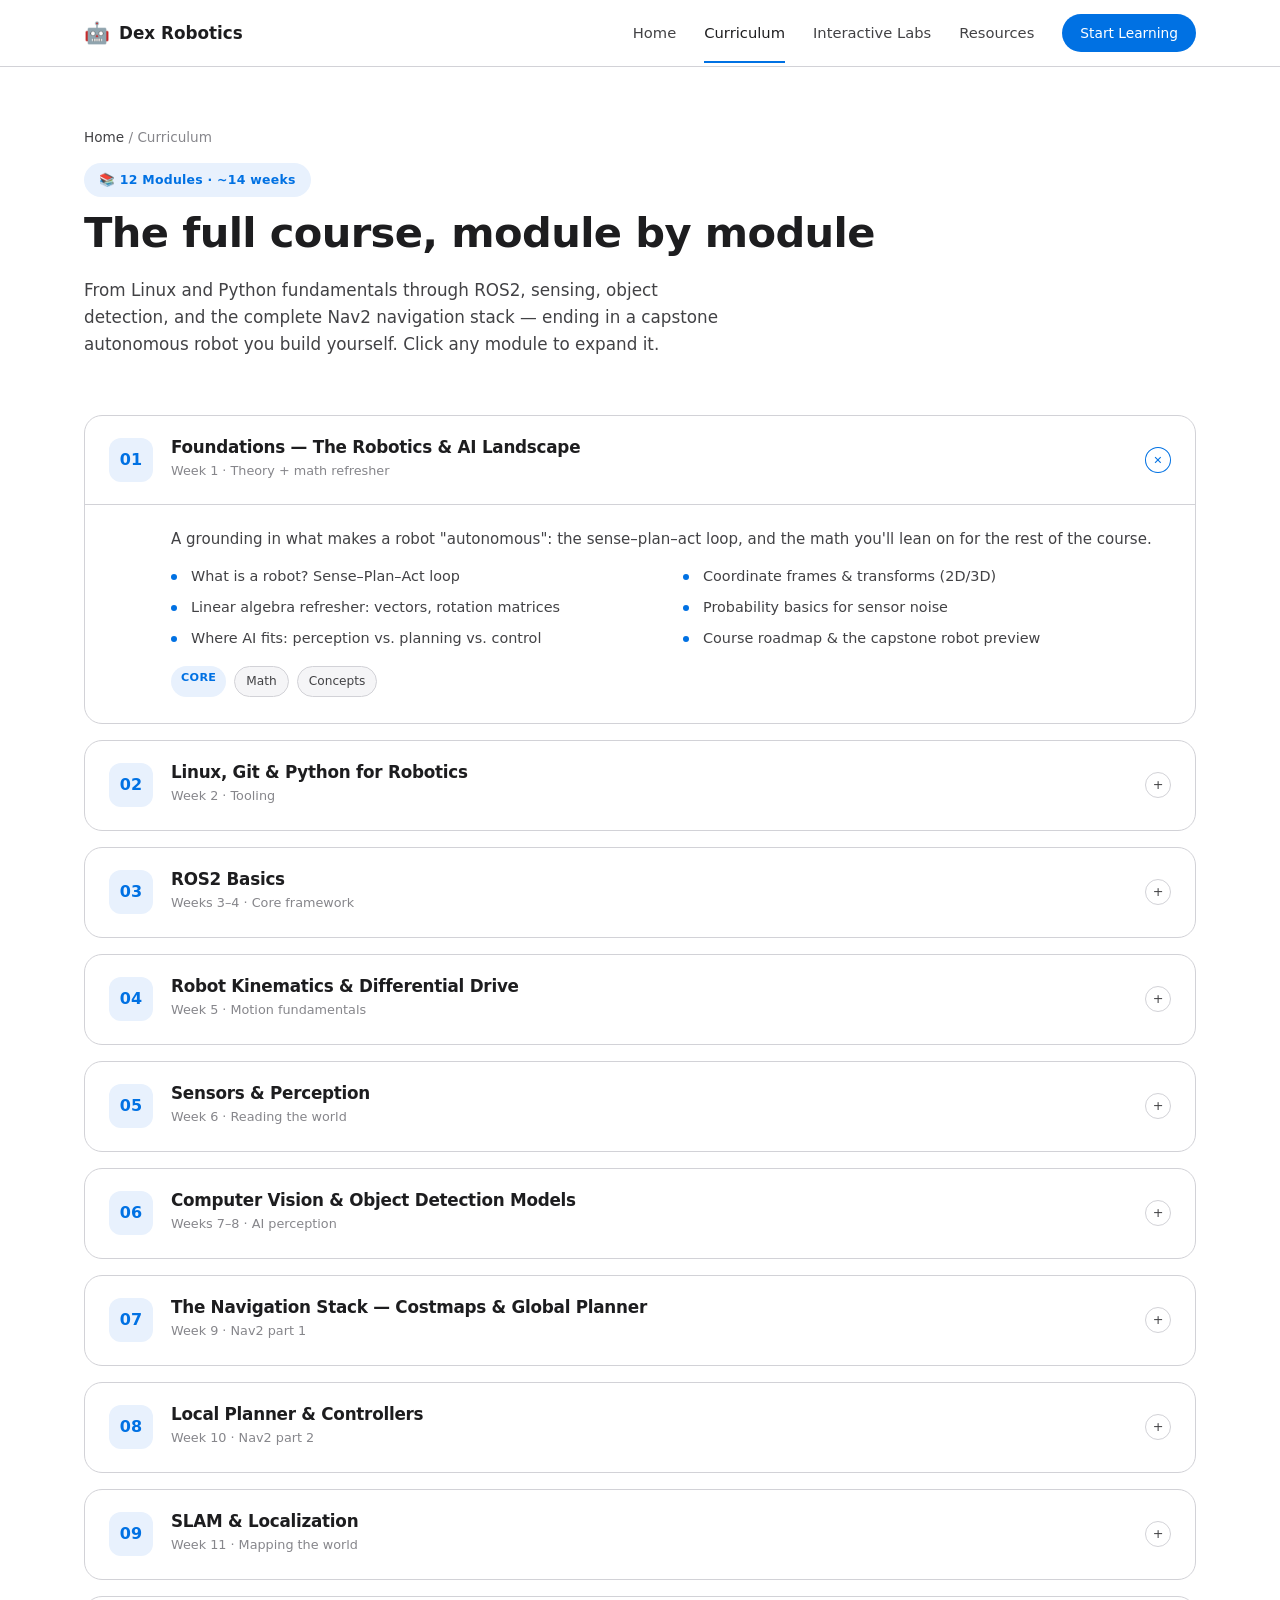
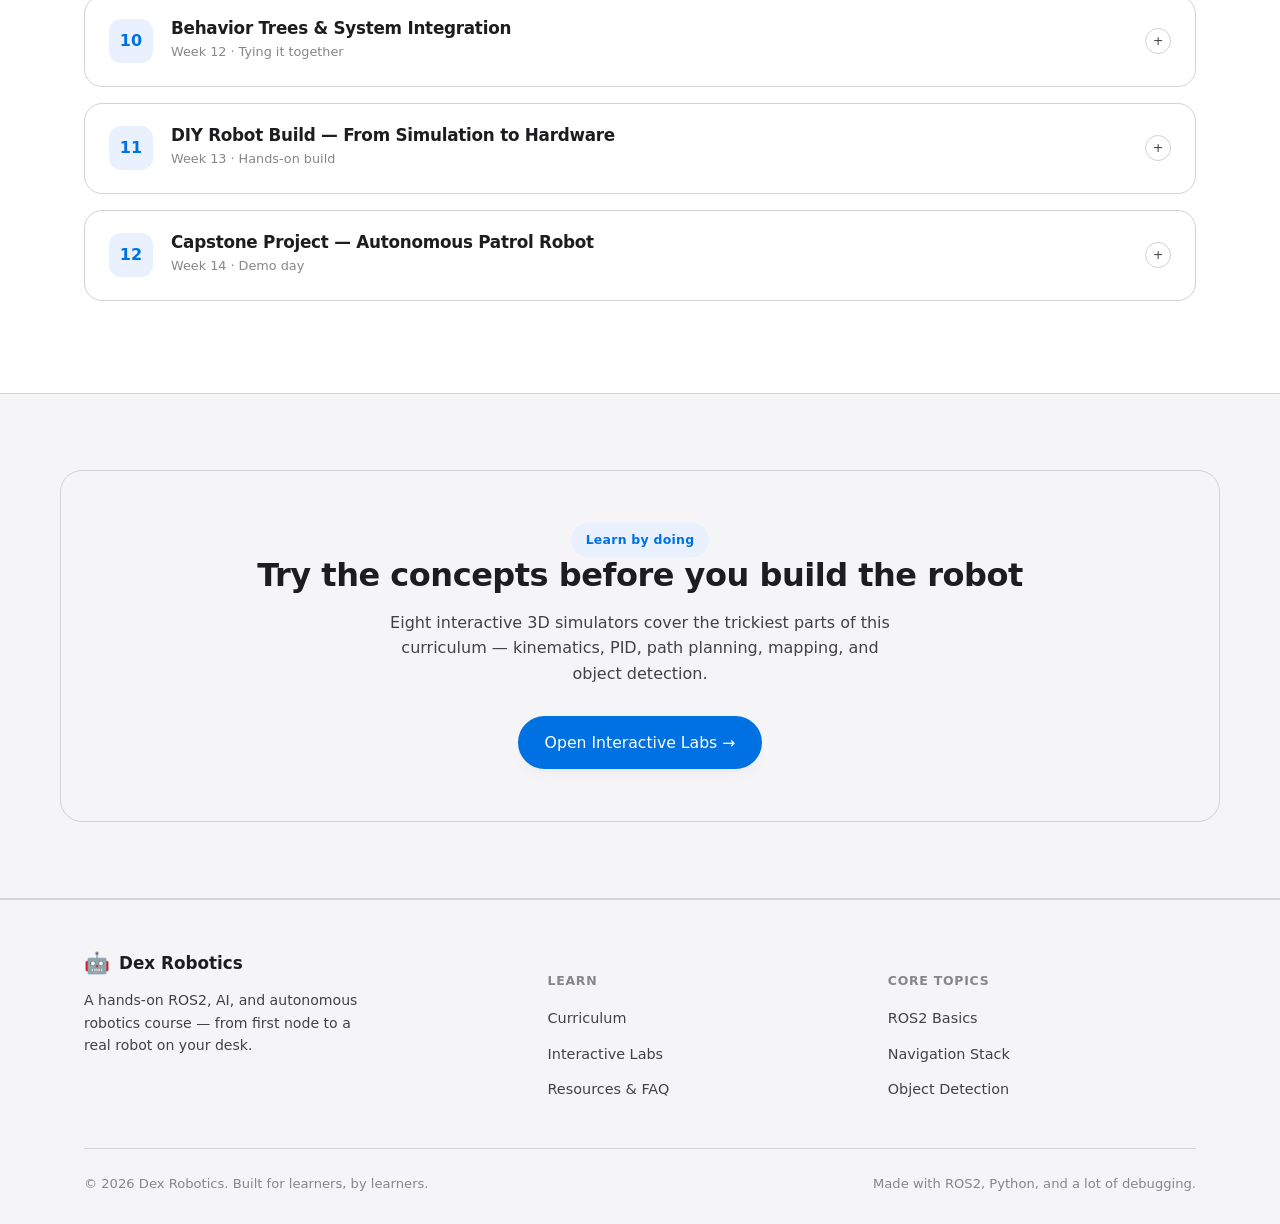
==== commit 56b83816: "Remove the DIY Robot Build page and all references to it Delete diy-robot.html and clean up every na" ====
--- a/curriculum.html
+++ b/curriculum.html
@@ -17,7 +17,6 @@
         <a href="index.html">Home</a>
         <a href="curriculum.html" class="active">Curriculum</a>
         <a href="labs.html">Interactive Labs</a>
-        <a href="diy-robot.html">DIY Robot Build</a>
         <a href="resources.html">Resources</a>
         <a href="curriculum.html" class="nav-cta">Start Learning</a>
       </div>
@@ -336,10 +335,6 @@
               <li>Safety: e-stops, current limits, battery care</li>
             </ul>
             <div class="module-tags"><span class="tier-badge tier-core">Core</span><span class="pill">Hardware</span><span class="pill">Budget build</span></div>
-            <div class="callout callout-info" style="margin-top:20px;">
-              <span class="glyph">🔧</span>
-              <p><strong>Full guide:</strong> see the <a href="diy-robot.html">DIY Robot Build</a> page for the complete bill of materials, wiring, and step-by-step assembly.</p>
-            </div>
           </div>
         </div>
       </div>
@@ -396,14 +391,6 @@
           </ul>
         </div>
         <div>
-          <h5>Build</h5>
-          <ul>
-            <li><a href="diy-robot.html">DIY Robot Guide</a></li>
-            <li><a href="diy-robot.html#bom">Bill of Materials</a></li>
-            <li><a href="diy-robot.html#software">Software Setup</a></li>
-          </ul>
-        </div>
-        <div>
           <h5>Core Topics</h5>
           <ul>
             <li><a href="curriculum.html#module-3">ROS2 Basics</a></li>
--- a/assets/css/style.css
+++ b/assets/css/style.css
@@ -28,27 +28,7 @@
   font-size: 16px;
 }
 
-@media (prefers-color-scheme: dark) {
-  :root {
-    --bg: #000000;
-    --bg-alt: #1d1d1f;
-    --surface: #1c1c1e;
-    --surface-2: #2c2c2e;
-    --border: #38383a;
-    --text: #f5f5f7;
-    --text-dim: #c7c7cc;
-    --text-faint: #8e8e93;
-    --accent: #2997ff;
-    --accent-strong: #47a6ff;
-    --accent-soft: rgba(41,151,255,0.14);
-    --accent-2: #c7c7cc;
-    --accent-3: #ff9f0a;
-    --danger: #ff453a;
-    --success: #32d74b;
-    --shadow: 0 20px 45px -20px rgba(0,0,0,0.6);
-    --shadow-sm: 0 8px 20px -12px rgba(0,0,0,0.5);
-  }
-}
+/* Light theme only, always — no automatic dark-mode switch. */
 
 * { box-sizing: border-box; }
 html { scroll-behavior: smooth; }
@@ -499,7 +479,7 @@
 }
 .footer-grid {
   display: grid;
-  grid-template-columns: 1.4fr 1fr 1fr 1fr;
+  grid-template-columns: 1.4fr 1fr 1fr;
   gap: 32px;
   margin-bottom: 36px;
 }
@@ -568,7 +548,6 @@
 }
 .tier-core { background: var(--accent-soft); color: var(--accent); }
 .tier-optional { background: rgba(255,159,10,0.14); color: #b06700; }
-@media (prefers-color-scheme: dark) { .tier-optional { color: var(--accent-3); } }
 
 .cta-band {
   border-radius: 22px;
@@ -585,6 +564,27 @@
   section { padding: 54px 0; }
   .hero { padding: 60px 0 44px; }
   .cta-band { padding: 34px 22px; }
+}
+
+.robot-showcase {
+  display: grid;
+  grid-template-columns: 1.05fr 1fr;
+  gap: 44px;
+  align-items: center;
+  background: var(--surface);
+  border: 1px solid var(--border);
+  border-radius: 22px;
+  padding: 32px;
+  box-shadow: var(--shadow-sm);
+}
+.robot-showcase img {
+  width: 100%;
+  border-radius: 16px;
+  display: block;
+}
+.robot-showcase h2 { margin-top: 14px; font-size: 1.6rem; }
+@media (max-width: 760px) {
+  .robot-showcase { grid-template-columns: 1fr; padding: 22px; gap: 22px; }
 }
 
 /* =========================================================
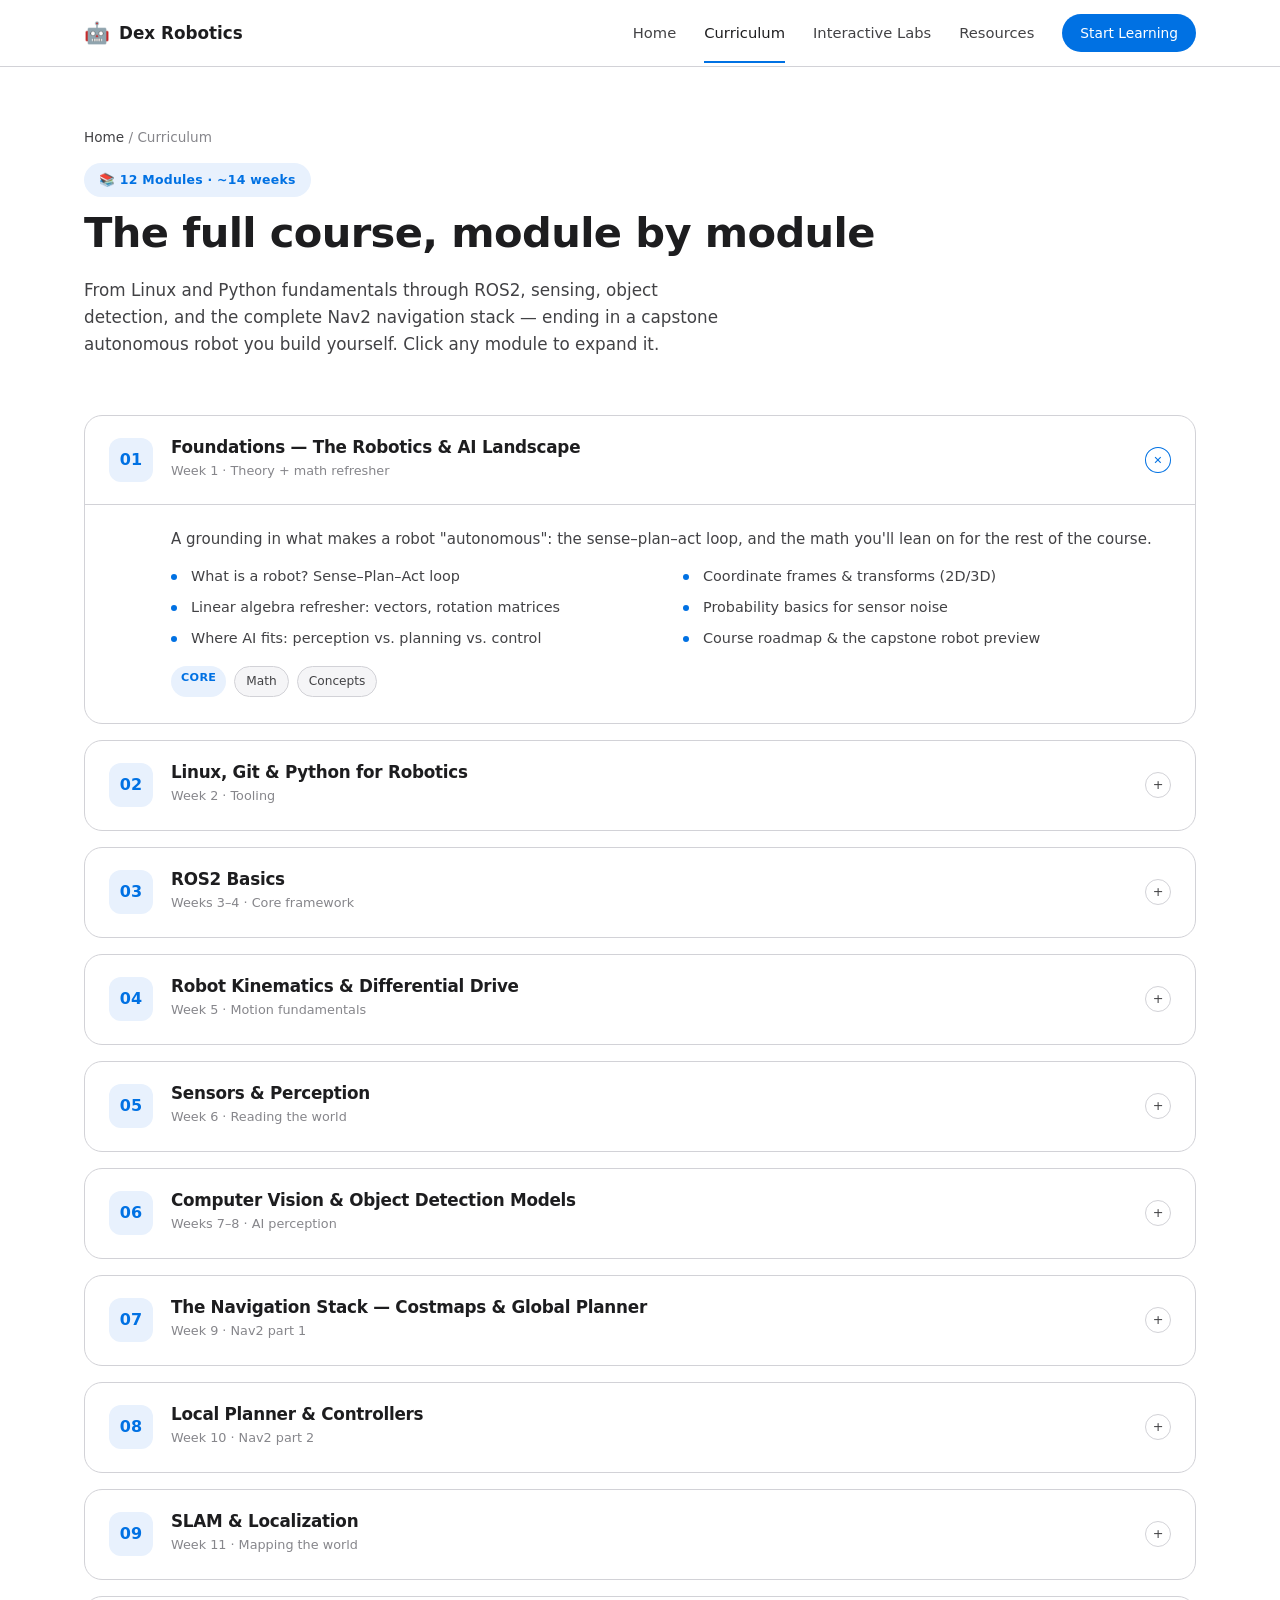
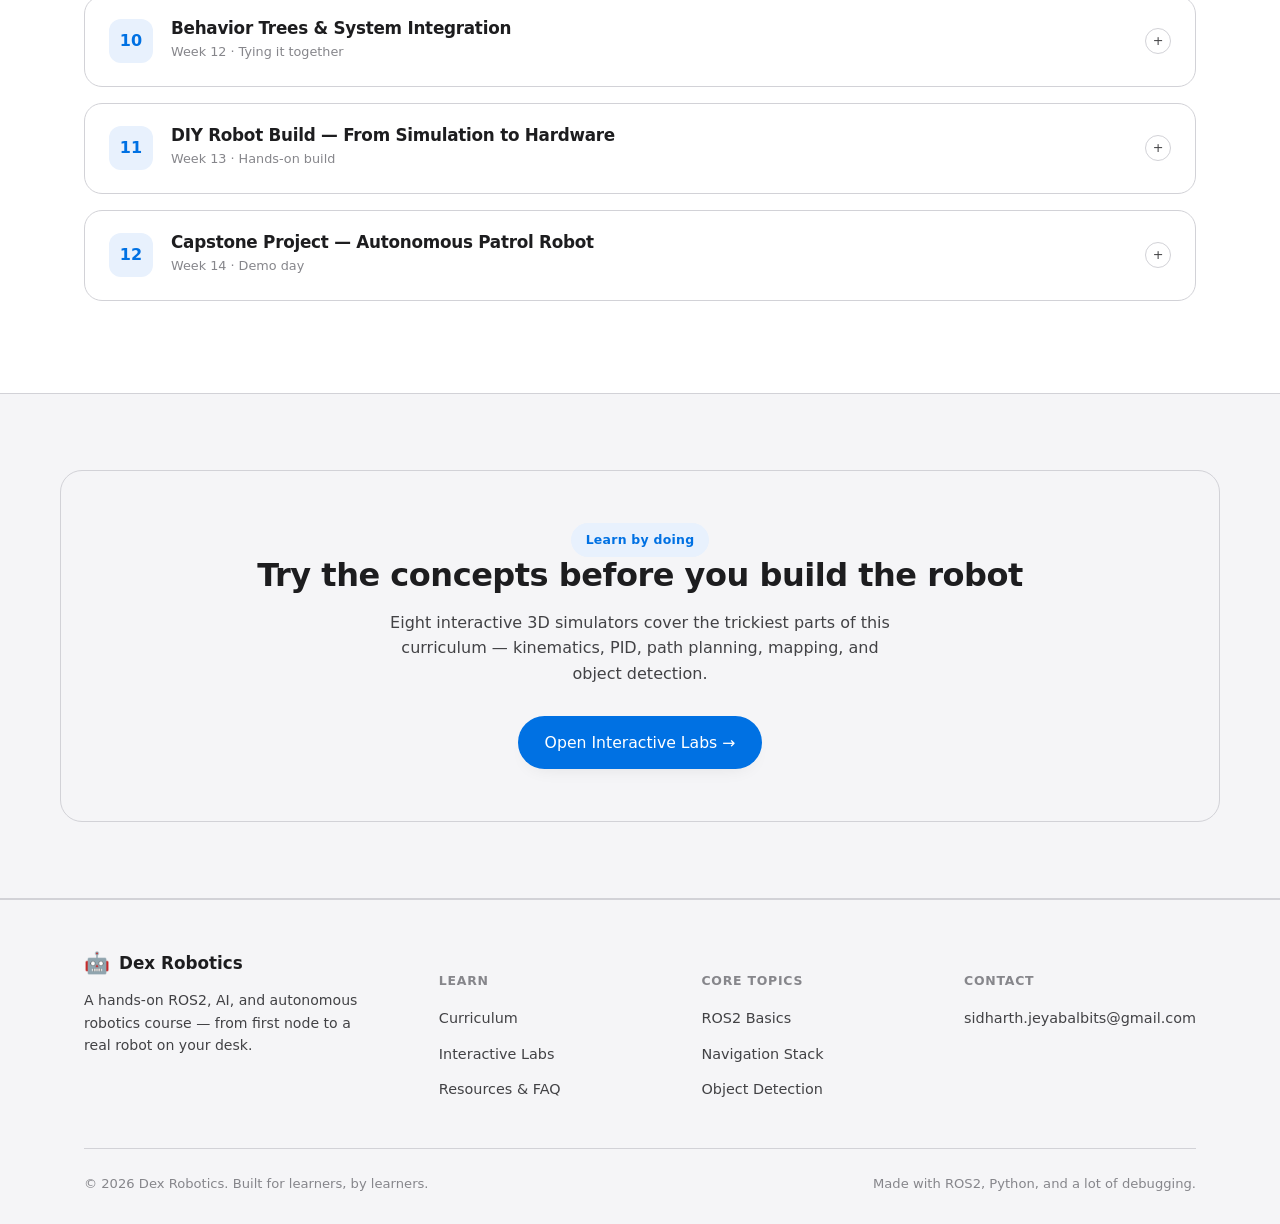
==== commit 7dd6252c: "Add contact email, blend hero video into page, drop labs robot photo - Add a Contact column (mailto " ====
--- a/curriculum.html
+++ b/curriculum.html
@@ -398,6 +398,12 @@
             <li><a href="curriculum.html#module-6">Object Detection</a></li>
           </ul>
         </div>
+        <div>
+          <h5>Contact</h5>
+          <ul>
+            <li><a href="mailto:sidharth.jeyabalbits@gmail.com">sidharth.jeyabalbits@gmail.com</a></li>
+          </ul>
+        </div>
       </div>
       <div class="footer-bottom">
         <span>© 2026 Dex Robotics. Built for learners, by learners.</span>
--- a/assets/css/style.css
+++ b/assets/css/style.css
@@ -237,27 +237,30 @@
   color: var(--text-faint);
 }
 
-.hero-visual {
-  background: #1d1d1f;
-  border: 1px solid #2c2c2e;
+.hero-video {
+  display: flex;
+  flex-direction: column;
+  align-items: center;
+  gap: 12px;
+}
+.hero-video video {
+  display: block;
+  width: auto;
+  max-width: 100%;
+  height: auto;
+  max-height: 460px;
   border-radius: 20px;
-  padding: 22px;
+  background: transparent;
   box-shadow: var(--shadow);
-  position: relative;
-}
-.hero-visual .terminal-dots { display:flex; gap:6px; margin-bottom: 14px; }
-.hero-visual .terminal-dots span { width:10px; height:10px; border-radius:50%; background: #3a3a3c; }
-.hero-visual pre {
-  margin: 0;
-  font-family: "SF Mono", "SFMono-Regular", Consolas, "Liberation Mono", Menlo, monospace;
-  font-size: 0.82rem;
-  color: #63e6be;
-  overflow-x: auto;
-  line-height: 1.7;
-}
-.hero-visual pre .dim { color: #8e8e93; }
-.hero-visual pre .k { color: #66d4ff; }
-.hero-visual pre .s { color: #ffd60a; }
+}
+.hero-video-caption {
+  font-size: 0.78rem;
+  color: var(--text-faint);
+  text-align: center;
+}
+@media (max-width: 640px) {
+  .hero-video video { max-height: 360px; }
+}
 
 /* ---------------- Sections ---------------- */
 section { padding: 76px 0; }
@@ -479,7 +482,7 @@
 }
 .footer-grid {
   display: grid;
-  grid-template-columns: 1.4fr 1fr 1fr;
+  grid-template-columns: 1.4fr 1fr 1fr 1fr;
   gap: 32px;
   margin-bottom: 36px;
 }
@@ -564,27 +567,6 @@
   section { padding: 54px 0; }
   .hero { padding: 60px 0 44px; }
   .cta-band { padding: 34px 22px; }
-}
-
-.robot-showcase {
-  display: grid;
-  grid-template-columns: 1.05fr 1fr;
-  gap: 44px;
-  align-items: center;
-  background: var(--surface);
-  border: 1px solid var(--border);
-  border-radius: 22px;
-  padding: 32px;
-  box-shadow: var(--shadow-sm);
-}
-.robot-showcase img {
-  width: 100%;
-  border-radius: 16px;
-  display: block;
-}
-.robot-showcase h2 { margin-top: 14px; font-size: 1.6rem; }
-@media (max-width: 760px) {
-  .robot-showcase { grid-template-columns: 1fr; padding: 22px; gap: 22px; }
 }
 
 /* =========================================================
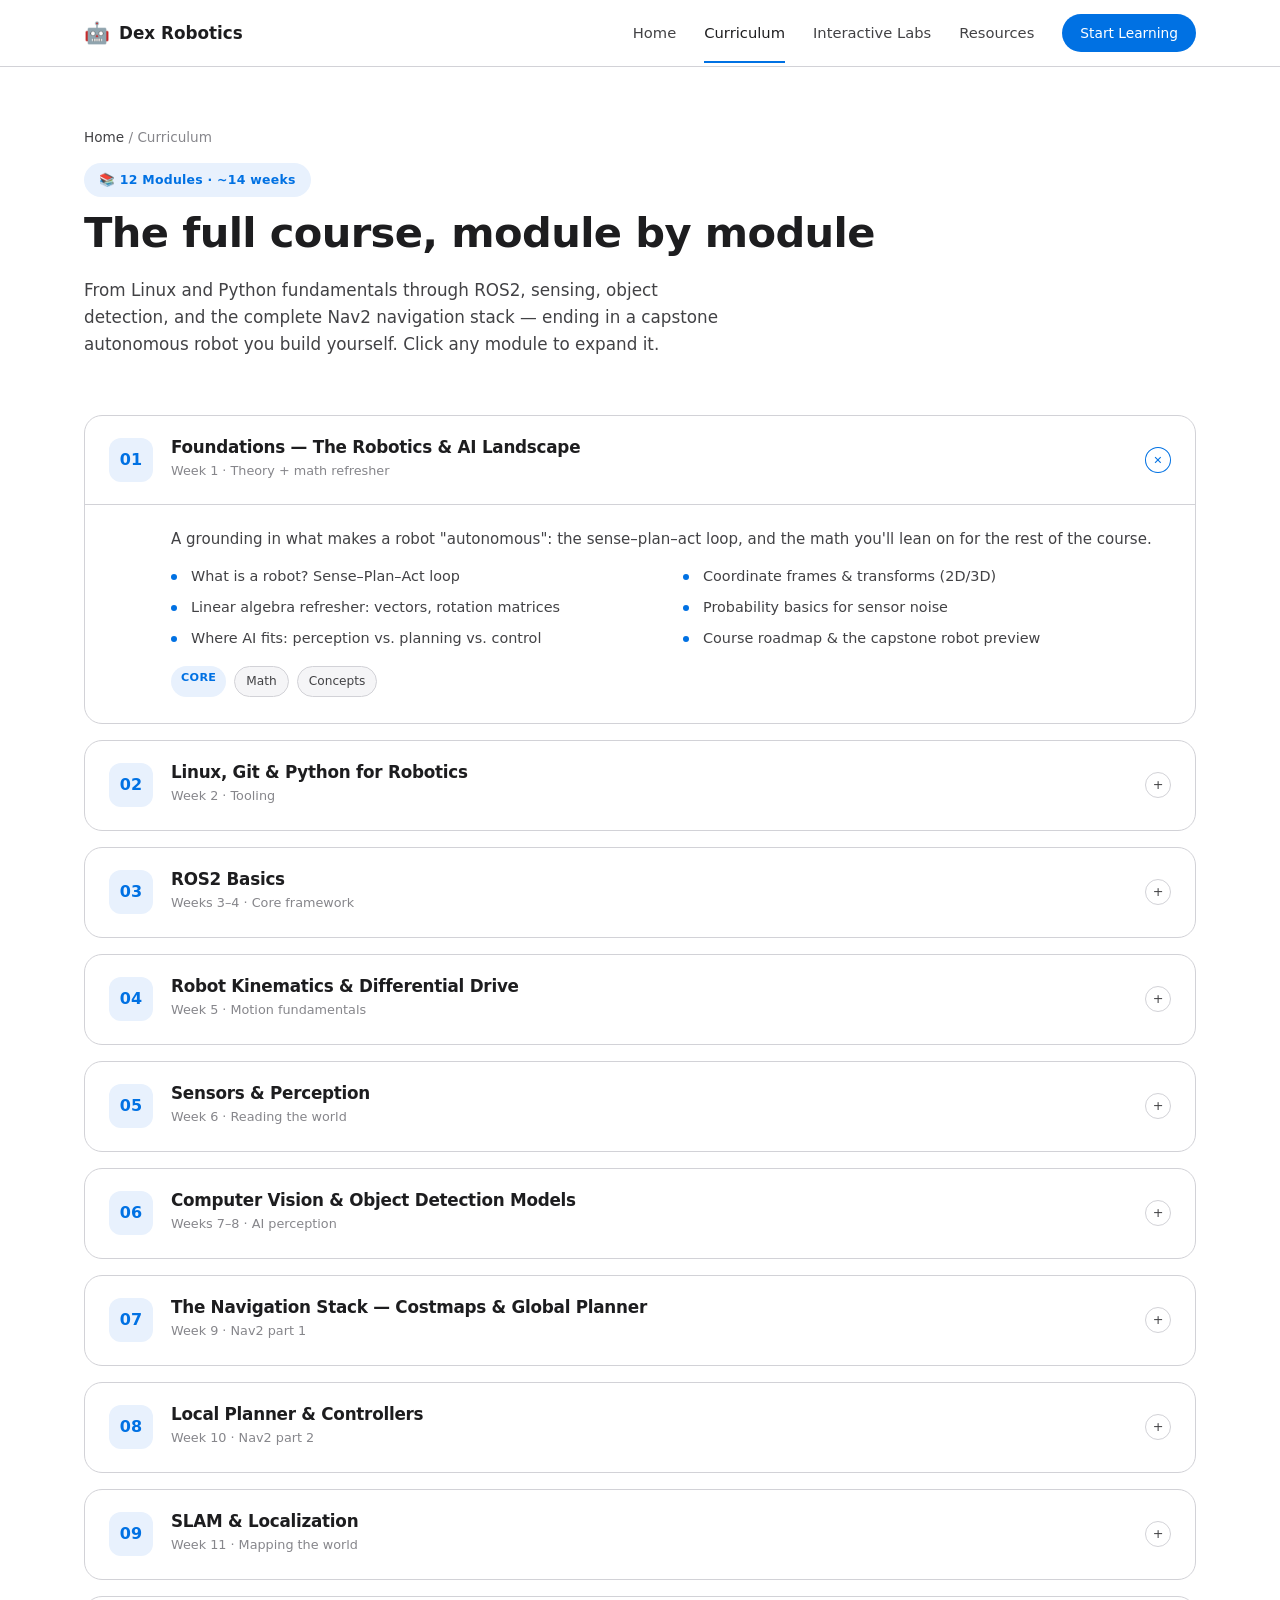
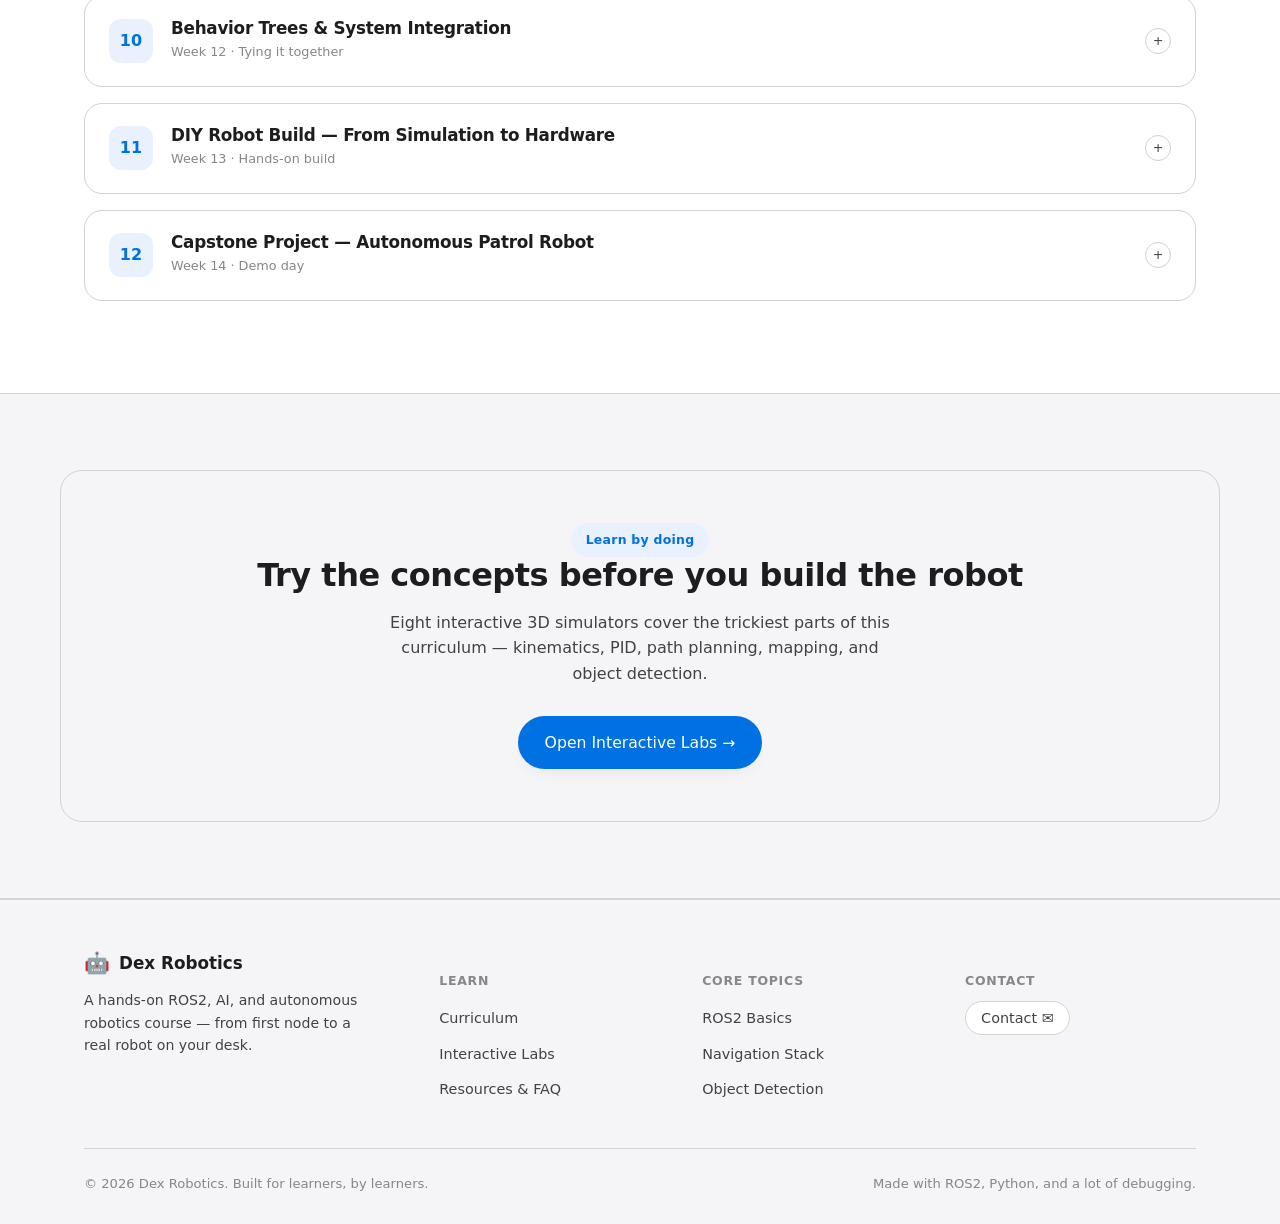
==== commit 5140ef47: "Hide email address behind a Contact button Replace the visible email address in the footer with a "C" ====
--- a/curriculum.html
+++ b/curriculum.html
@@ -400,9 +400,7 @@
         </div>
         <div>
           <h5>Contact</h5>
-          <ul>
-            <li><a href="mailto:sidharth.jeyabalbits@gmail.com">sidharth.jeyabalbits@gmail.com</a></li>
-          </ul>
+          <a href="https://mail.google.com/mail/?view=cm&fs=1&to=sidharth.jeyabalbits@gmail.com" target="_blank" rel="noopener" class="btn-sm">Contact ✉️</a>
         </div>
       </div>
       <div class="footer-bottom">
